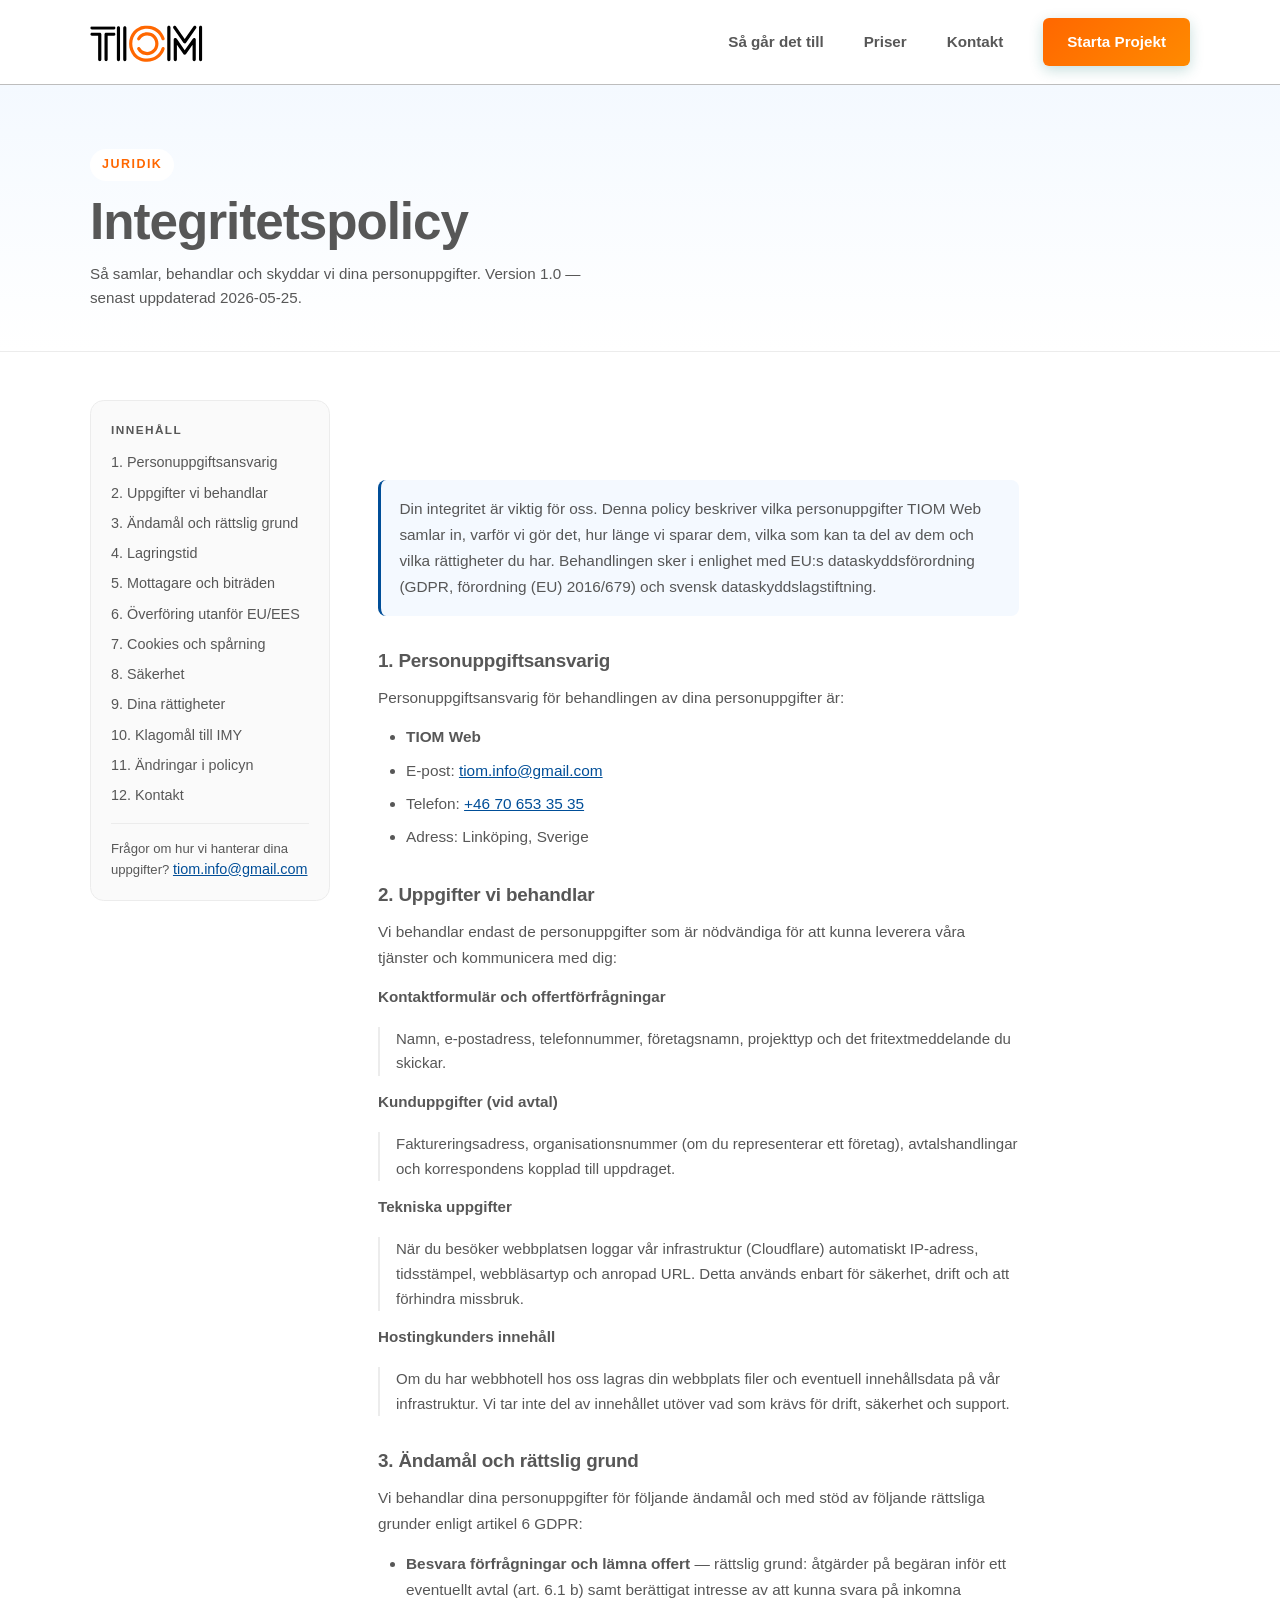
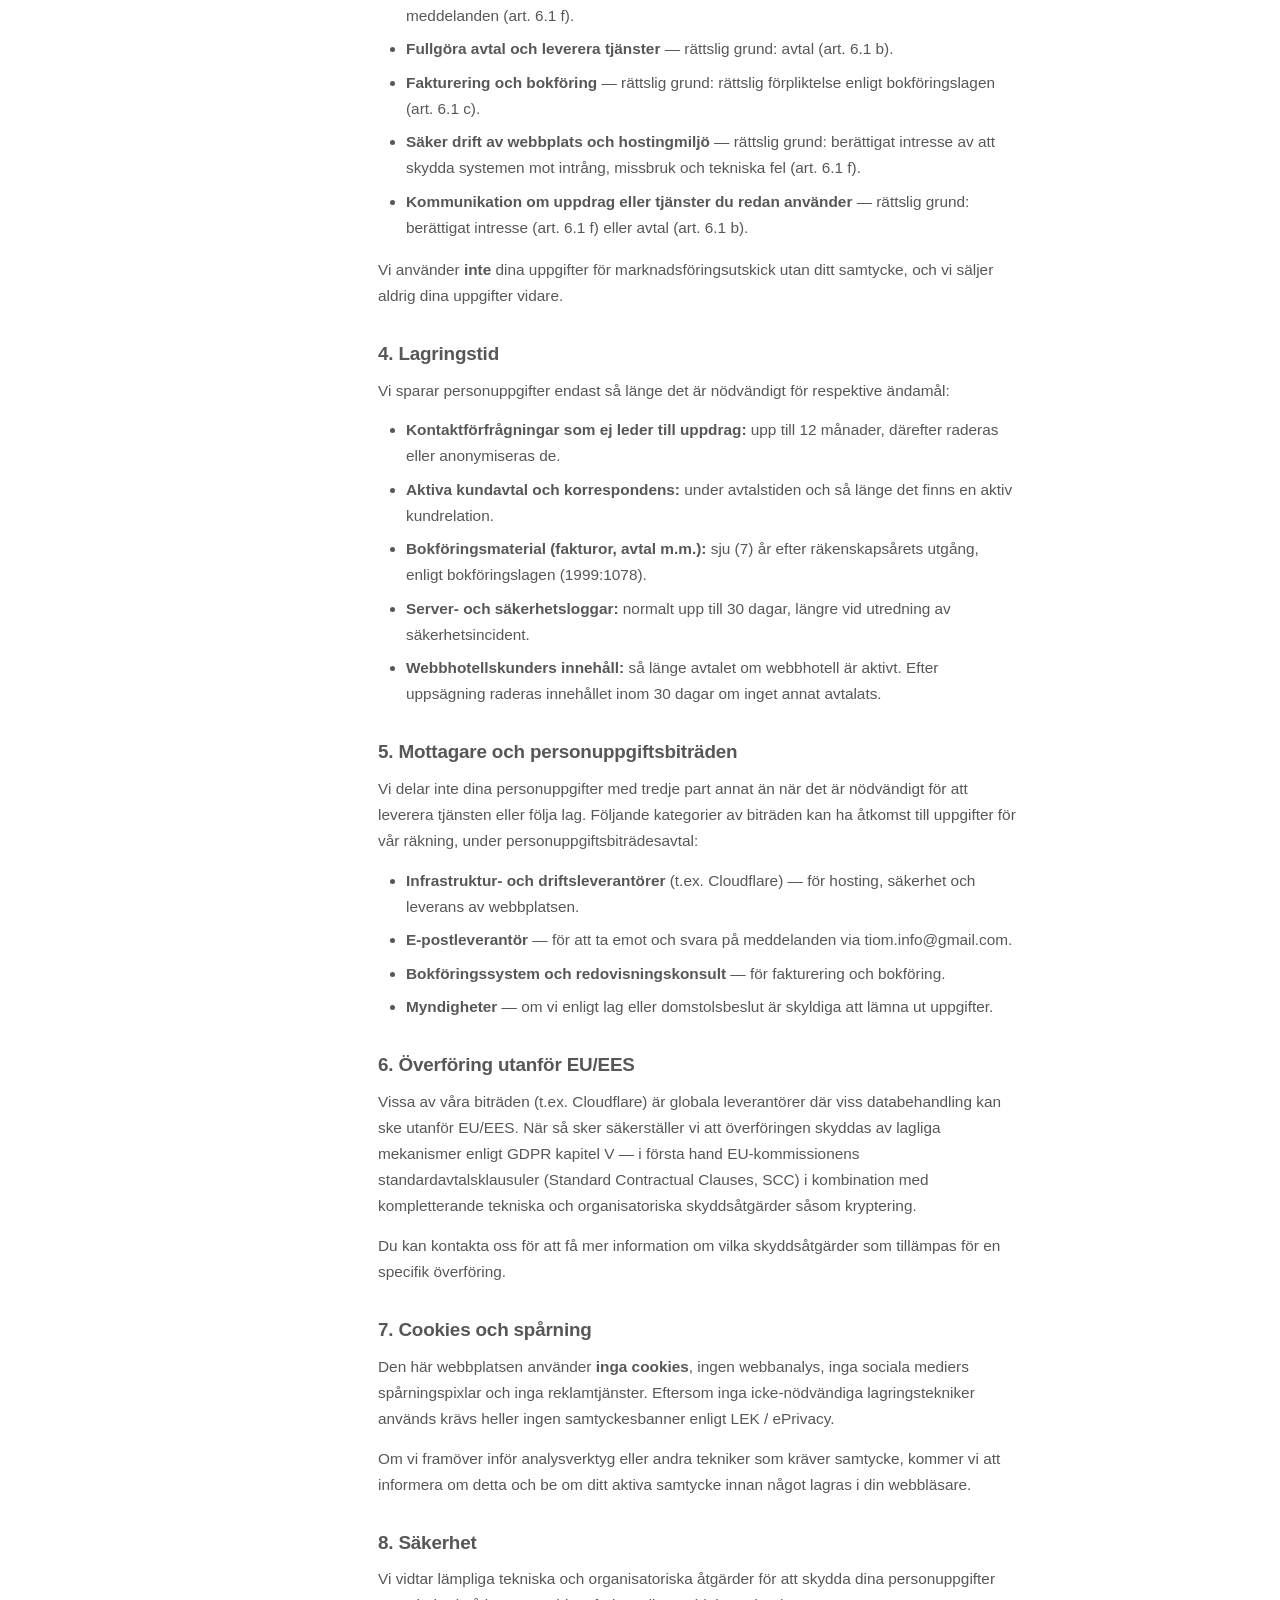
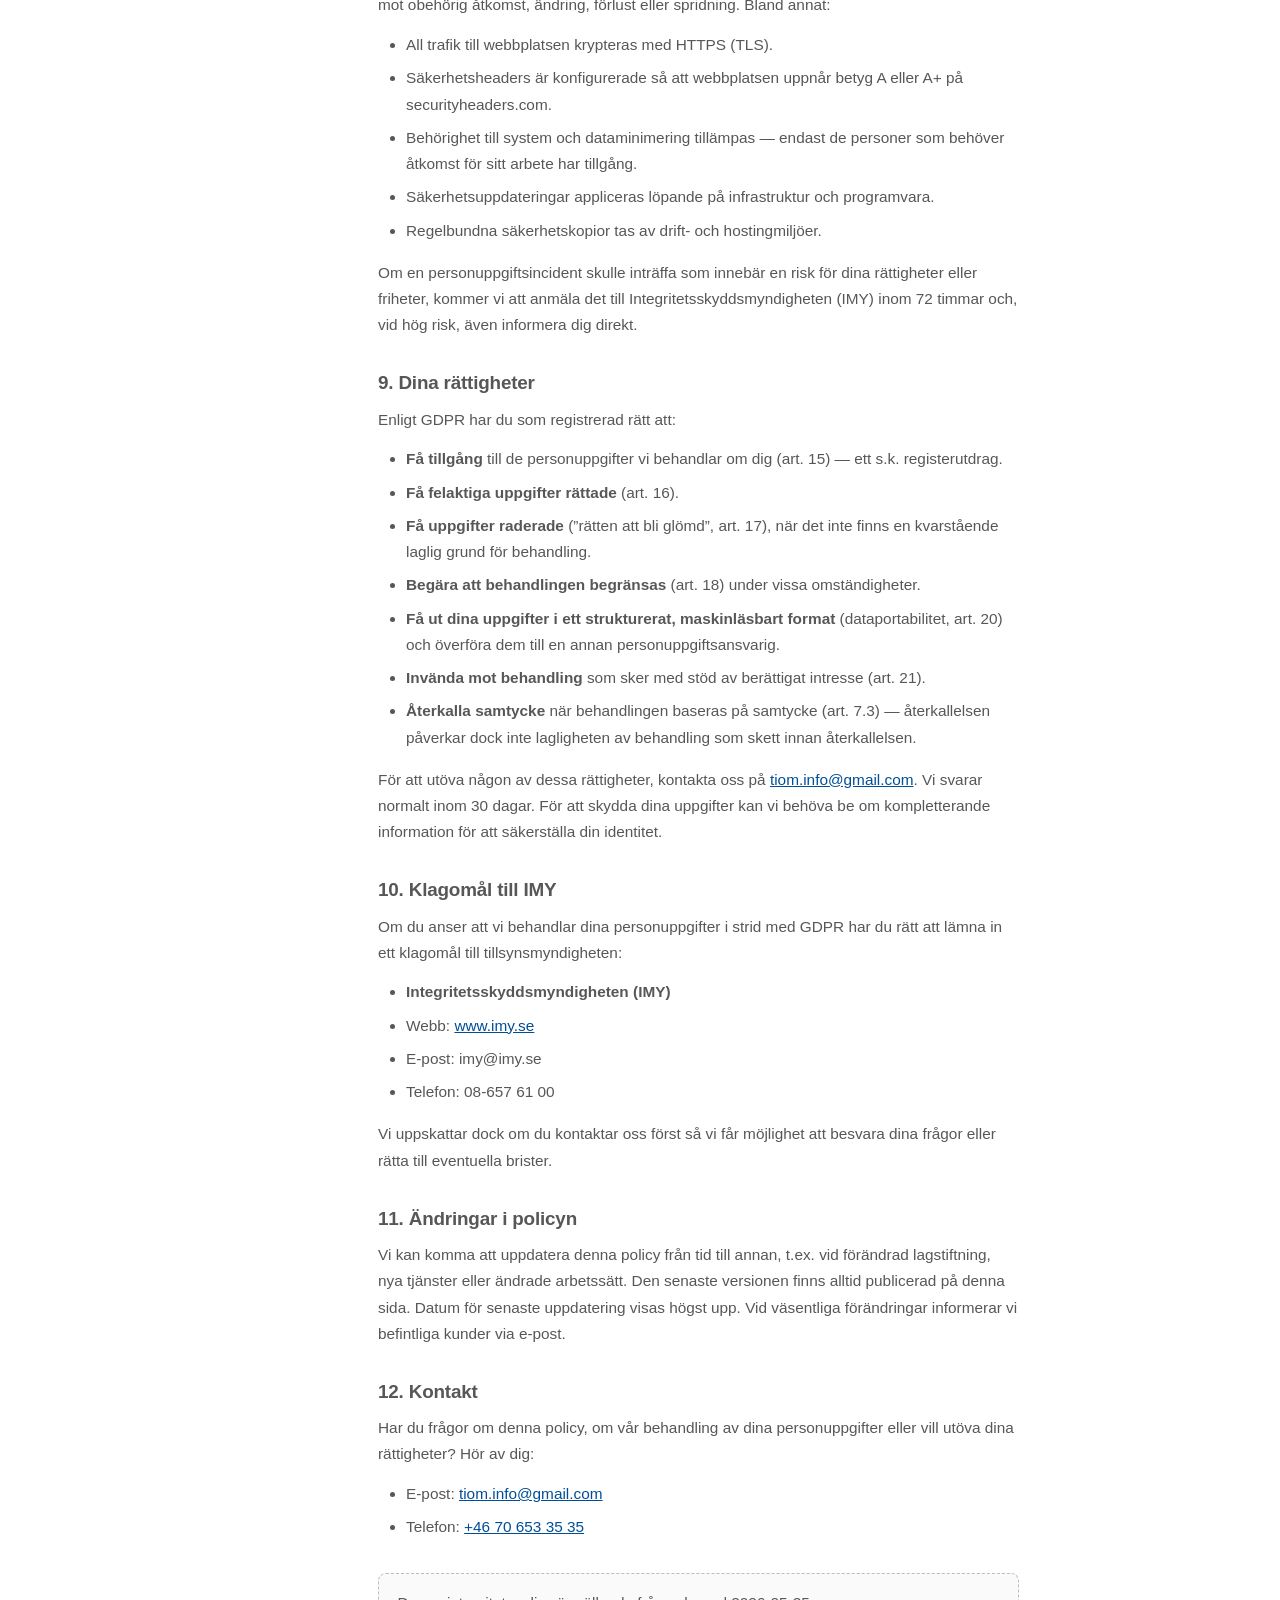
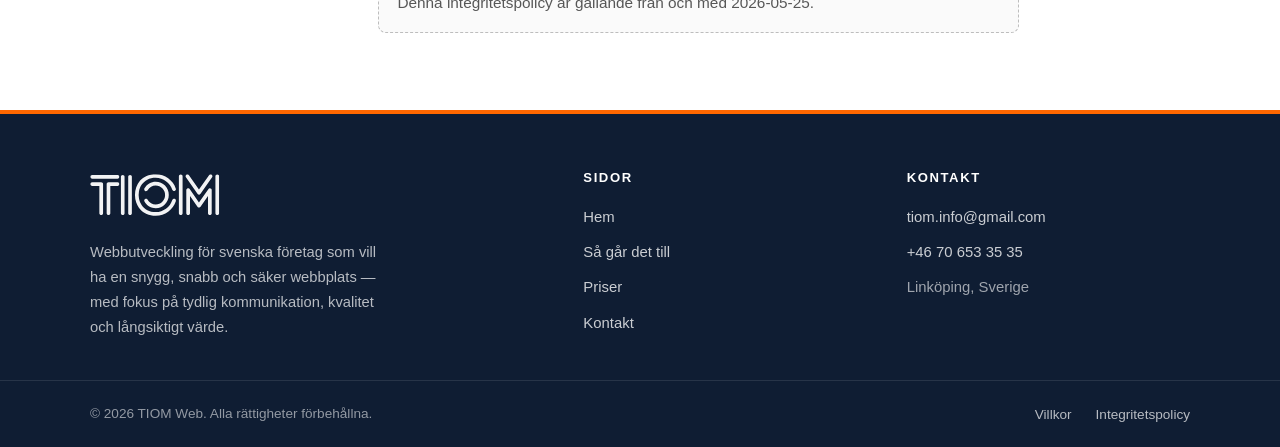
==== integritetspolicy.html @ 1329da7e "Rework pricing, footer, add legal pages, fix mobile menu - Pricing page: 850 kr/h Start tier, reposi" ====
<!DOCTYPE html>
<html lang="sv">
<head>
    <meta charset="UTF-8" />
    <meta name="viewport" content="width=device-width, initial-scale=1.0" />
    <meta http-equiv="X-UA-Compatible" content="ie=edge" />
    <meta http-equiv="Content-Security-Policy" content="default-src 'self'; script-src 'self' 'unsafe-inline'; style-src 'self' 'unsafe-inline'; img-src 'self' data: https:; font-src 'self' data:; connect-src 'self'; frame-ancestors 'none'; base-uri 'self'; form-action 'self';" />
    <meta name="referrer" content="strict-origin-when-cross-origin" />
    <meta name="format-detection" content="telephone=no" />
    <title>Integritetspolicy | TIOM Web</title>
    <meta name="description" content="TIOM Webs integritetspolicy — så samlar, behandlar och skyddar vi dina personuppgifter enligt GDPR." />
    <meta name="theme-color" content="#0f1d33" />
    <link rel="canonical" href="https://web.tiom.nu/integritetspolicy.html" />
    <meta name="robots" content="index, follow" />
    <meta property="og:locale" content="sv_SE" />
    <meta property="og:type" content="website" />
    <meta property="og:site_name" content="TIOM Web" />
    <meta property="og:title" content="Integritetspolicy | TIOM Web" />
    <meta property="og:description" content="TIOM Webs integritetspolicy enligt GDPR." />
    <meta property="og:url" content="https://web.tiom.nu/integritetspolicy.html" />
    <link rel="icon" type="image/png" href="media/images/TIOM Favicon 64x64.png" />
    <link rel="stylesheet" href="css/style.min.css" />
</head>
<body>
    <a class="skip-link" href="#main-content">Hoppa till huvudinnehållet</a>
    <nav class="navbar">
        <div class="nav-container">
            <a class="nav-logo" href="index.html"><img src="media/images/TIOM Black.svg" alt="TIOM Web - Hem" loading="lazy" decoding="async"></a>
            <button class="nav-toggle" type="button" aria-expanded="false" aria-controls="primary-nav" aria-label="Öppna meny">
                <span></span>
                <span></span>
                <span></span>
            </button>
            <div class="nav-links" id="primary-nav">
                <a href="/process.html" class="nav-link">Så går det till</a>
                <a href="/pricing.html" class="nav-link">Priser</a>
                <a href="index.html#contact" class="nav-link">Kontakt</a>
                <a href="index.html#contact" class="nav-cta">Starta Projekt</a>
            </div>
        </div>
    </nav>

    <main id="main-content" role="main" tabindex="-1">

    <section class="legal-hero">
        <div class="container">
            <p class="hero-eyebrow">Juridik</p>
            <h1 class="hero-title">Integritetspolicy</h1>
            <p class="legal-hero-meta">Så samlar, behandlar och skyddar vi dina personuppgifter. Version 1.0 — senast uppdaterad 2026-05-25.</p>
        </div>
    </section>

    <section class="legal-section">
        <div class="container legal-container">
            <aside class="legal-toc" aria-label="Innehållsförteckning">
                <p class="legal-toc-label">Innehåll</p>
                <ul>
                    <li><a href="#ansvarig">1. Personuppgiftsansvarig</a></li>
                    <li><a href="#uppgifter">2. Uppgifter vi behandlar</a></li>
                    <li><a href="#andamal">3. Ändamål och rättslig grund</a></li>
                    <li><a href="#lagring">4. Lagringstid</a></li>
                    <li><a href="#mottagare">5. Mottagare och biträden</a></li>
                    <li><a href="#overforing">6. Överföring utanför EU/EES</a></li>
                    <li><a href="#cookies">7. Cookies och spårning</a></li>
                    <li><a href="#sakerhet">8. Säkerhet</a></li>
                    <li><a href="#rattigheter">9. Dina rättigheter</a></li>
                    <li><a href="#klagomal">10. Klagomål till IMY</a></li>
                    <li><a href="#andringar">11. Ändringar i policyn</a></li>
                    <li><a href="#kontakt">12. Kontakt</a></li>
                </ul>
                <p class="legal-toc-help">Frågor om hur vi hanterar dina uppgifter? <a href="mailto:tiom.info@gmail.com">tiom.info@gmail.com</a></p>
            </aside>

            <article class="legal-article">
                <section class="legal-block">
                    <p class="legal-intro">Din integritet är viktig för oss. Denna policy beskriver vilka personuppgifter TIOM Web samlar in, varför vi gör det, hur länge vi sparar dem, vilka som kan ta del av dem och vilka rättigheter du har. Behandlingen sker i enlighet med EU:s dataskyddsförordning (GDPR, förordning (EU) 2016/679) och svensk dataskyddslagstiftning.</p>

                    <h3 id="ansvarig">1. Personuppgiftsansvarig</h3>
                    <p>Personuppgiftsansvarig för behandlingen av dina personuppgifter är:</p>
                    <ul>
                        <li><strong>TIOM Web</strong></li>
                        <li>E-post: <a href="mailto:tiom.info@gmail.com">tiom.info@gmail.com</a></li>
                        <li>Telefon: <a href="tel:+46706533535">+46 70 653 35 35</a></li>
                        <li>Adress: Linköping, Sverige</li>
                    </ul>

                    <h3 id="uppgifter">2. Uppgifter vi behandlar</h3>
                    <p>Vi behandlar endast de personuppgifter som är nödvändiga för att kunna leverera våra tjänster och kommunicera med dig:</p>
                    <dl class="legal-defs">
                        <dt>Kontaktformulär och offertförfrågningar</dt>
                        <dd>Namn, e-postadress, telefonnummer, företagsnamn, projekttyp och det fritextmeddelande du skickar.</dd>
                        <dt>Kunduppgifter (vid avtal)</dt>
                        <dd>Faktureringsadress, organisationsnummer (om du representerar ett företag), avtalshandlingar och korrespondens kopplad till uppdraget.</dd>
                        <dt>Tekniska uppgifter</dt>
                        <dd>När du besöker webbplatsen loggar vår infrastruktur (Cloudflare) automatiskt IP-adress, tidsstämpel, webbläsartyp och anropad URL. Detta används enbart för säkerhet, drift och att förhindra missbruk.</dd>
                        <dt>Hostingkunders innehåll</dt>
                        <dd>Om du har webbhotell hos oss lagras din webbplats filer och eventuell innehållsdata på vår infrastruktur. Vi tar inte del av innehållet utöver vad som krävs för drift, säkerhet och support.</dd>
                    </dl>

                    <h3 id="andamal">3. Ändamål och rättslig grund</h3>
                    <p>Vi behandlar dina personuppgifter för följande ändamål och med stöd av följande rättsliga grunder enligt artikel 6 GDPR:</p>
                    <ul>
                        <li><strong>Besvara förfrågningar och lämna offert</strong> — rättslig grund: åtgärder på begäran inför ett eventuellt avtal (art. 6.1 b) samt berättigat intresse av att kunna svara på inkomna meddelanden (art. 6.1 f).</li>
                        <li><strong>Fullgöra avtal och leverera tjänster</strong> — rättslig grund: avtal (art. 6.1 b).</li>
                        <li><strong>Fakturering och bokföring</strong> — rättslig grund: rättslig förpliktelse enligt bokföringslagen (art. 6.1 c).</li>
                        <li><strong>Säker drift av webbplats och hostingmiljö</strong> — rättslig grund: berättigat intresse av att skydda systemen mot intrång, missbruk och tekniska fel (art. 6.1 f).</li>
                        <li><strong>Kommunikation om uppdrag eller tjänster du redan använder</strong> — rättslig grund: berättigat intresse (art. 6.1 f) eller avtal (art. 6.1 b).</li>
                    </ul>
                    <p>Vi använder <strong>inte</strong> dina uppgifter för marknadsföringsutskick utan ditt samtycke, och vi säljer aldrig dina uppgifter vidare.</p>

                    <h3 id="lagring">4. Lagringstid</h3>
                    <p>Vi sparar personuppgifter endast så länge det är nödvändigt för respektive ändamål:</p>
                    <ul>
                        <li><strong>Kontaktförfrågningar som ej leder till uppdrag:</strong> upp till 12 månader, därefter raderas eller anonymiseras de.</li>
                        <li><strong>Aktiva kundavtal och korrespondens:</strong> under avtalstiden och så länge det finns en aktiv kundrelation.</li>
                        <li><strong>Bokföringsmaterial (fakturor, avtal m.m.):</strong> sju (7) år efter räkenskapsårets utgång, enligt bokföringslagen (1999:1078).</li>
                        <li><strong>Server- och säkerhetsloggar:</strong> normalt upp till 30 dagar, längre vid utredning av säkerhetsincident.</li>
                        <li><strong>Webbhotellskunders innehåll:</strong> så länge avtalet om webbhotell är aktivt. Efter uppsägning raderas innehållet inom 30 dagar om inget annat avtalats.</li>
                    </ul>

                    <h3 id="mottagare">5. Mottagare och personuppgiftsbiträden</h3>
                    <p>Vi delar inte dina personuppgifter med tredje part annat än när det är nödvändigt för att leverera tjänsten eller följa lag. Följande kategorier av biträden kan ha åtkomst till uppgifter för vår räkning, under personuppgiftsbiträdesavtal:</p>
                    <ul>
                        <li><strong>Infrastruktur- och driftsleverantörer</strong> (t.ex. Cloudflare) — för hosting, säkerhet och leverans av webbplatsen.</li>
                        <li><strong>E-postleverantör</strong> — för att ta emot och svara på meddelanden via tiom.info@gmail.com.</li>
                        <li><strong>Bokföringssystem och redovisningskonsult</strong> — för fakturering och bokföring.</li>
                        <li><strong>Myndigheter</strong> — om vi enligt lag eller domstolsbeslut är skyldiga att lämna ut uppgifter.</li>
                    </ul>

                    <h3 id="overforing">6. Överföring utanför EU/EES</h3>
                    <p>Vissa av våra biträden (t.ex. Cloudflare) är globala leverantörer där viss databehandling kan ske utanför EU/EES. När så sker säkerställer vi att överföringen skyddas av lagliga mekanismer enligt GDPR kapitel V — i första hand EU-kommissionens standardavtalsklausuler (Standard Contractual Clauses, SCC) i kombination med kompletterande tekniska och organisatoriska skyddsåtgärder såsom kryptering.</p>
                    <p>Du kan kontakta oss för att få mer information om vilka skyddsåtgärder som tillämpas för en specifik överföring.</p>

                    <h3 id="cookies">7. Cookies och spårning</h3>
                    <p>Den här webbplatsen använder <strong>inga cookies</strong>, ingen webbanalys, inga sociala mediers spårningspixlar och inga reklamtjänster. Eftersom inga icke-nödvändiga lagringstekniker används krävs heller ingen samtyckesbanner enligt LEK / ePrivacy.</p>
                    <p>Om vi framöver inför analysverktyg eller andra tekniker som kräver samtycke, kommer vi att informera om detta och be om ditt aktiva samtycke innan något lagras i din webbläsare.</p>

                    <h3 id="sakerhet">8. Säkerhet</h3>
                    <p>Vi vidtar lämpliga tekniska och organisatoriska åtgärder för att skydda dina personuppgifter mot obehörig åtkomst, ändring, förlust eller spridning. Bland annat:</p>
                    <ul>
                        <li>All trafik till webbplatsen krypteras med HTTPS (TLS).</li>
                        <li>Säkerhetsheaders är konfigurerade så att webbplatsen uppnår betyg A eller A+ på securityheaders.com.</li>
                        <li>Behörighet till system och dataminimering tillämpas — endast de personer som behöver åtkomst för sitt arbete har tillgång.</li>
                        <li>Säkerhetsuppdateringar appliceras löpande på infrastruktur och programvara.</li>
                        <li>Regelbundna säkerhetskopior tas av drift- och hostingmiljöer.</li>
                    </ul>
                    <p>Om en personuppgiftsincident skulle inträffa som innebär en risk för dina rättigheter eller friheter, kommer vi att anmäla det till Integritetsskyddsmyndigheten (IMY) inom 72 timmar och, vid hög risk, även informera dig direkt.</p>

                    <h3 id="rattigheter">9. Dina rättigheter</h3>
                    <p>Enligt GDPR har du som registrerad rätt att:</p>
                    <ul>
                        <li><strong>Få tillgång</strong> till de personuppgifter vi behandlar om dig (art. 15) — ett s.k. registerutdrag.</li>
                        <li><strong>Få felaktiga uppgifter rättade</strong> (art. 16).</li>
                        <li><strong>Få uppgifter raderade</strong> (”rätten att bli glömd”, art. 17), när det inte finns en kvarstående laglig grund för behandling.</li>
                        <li><strong>Begära att behandlingen begränsas</strong> (art. 18) under vissa omständigheter.</li>
                        <li><strong>Få ut dina uppgifter i ett strukturerat, maskinläsbart format</strong> (dataportabilitet, art. 20) och överföra dem till en annan personuppgiftsansvarig.</li>
                        <li><strong>Invända mot behandling</strong> som sker med stöd av berättigat intresse (art. 21).</li>
                        <li><strong>Återkalla samtycke</strong> när behandlingen baseras på samtycke (art. 7.3) — återkallelsen påverkar dock inte lagligheten av behandling som skett innan återkallelsen.</li>
                    </ul>
                    <p>För att utöva någon av dessa rättigheter, kontakta oss på <a href="mailto:tiom.info@gmail.com">tiom.info@gmail.com</a>. Vi svarar normalt inom 30 dagar. För att skydda dina uppgifter kan vi behöva be om kompletterande information för att säkerställa din identitet.</p>

                    <h3 id="klagomal">10. Klagomål till IMY</h3>
                    <p>Om du anser att vi behandlar dina personuppgifter i strid med GDPR har du rätt att lämna in ett klagomål till tillsynsmyndigheten:</p>
                    <ul>
                        <li><strong>Integritetsskyddsmyndigheten (IMY)</strong></li>
                        <li>Webb: <a href="https://www.imy.se" target="_blank" rel="noopener">www.imy.se</a></li>
                        <li>E-post: imy@imy.se</li>
                        <li>Telefon: 08-657 61 00</li>
                    </ul>
                    <p>Vi uppskattar dock om du kontaktar oss först så vi får möjlighet att besvara dina frågor eller rätta till eventuella brister.</p>

                    <h3 id="andringar">11. Ändringar i policyn</h3>
                    <p>Vi kan komma att uppdatera denna policy från tid till annan, t.ex. vid förändrad lagstiftning, nya tjänster eller ändrade arbetssätt. Den senaste versionen finns alltid publicerad på denna sida. Datum för senaste uppdatering visas högst upp. Vid väsentliga förändringar informerar vi befintliga kunder via e-post.</p>

                    <h3 id="kontakt">12. Kontakt</h3>
                    <p>Har du frågor om denna policy, om vår behandling av dina personuppgifter eller vill utöva dina rättigheter? Hör av dig:</p>
                    <ul>
                        <li>E-post: <a href="mailto:tiom.info@gmail.com">tiom.info@gmail.com</a></li>
                        <li>Telefon: <a href="tel:+46706533535">+46 70 653 35 35</a></li>
                    </ul>

                    <p class="legal-acceptance">Denna integritetspolicy är gällande från och med 2026-05-25.</p>
                </section>
            </article>
        </div>
    </section>

    </main>

    <footer class="footer">
        <div class="container footer-grid">
            <div class="footer-brand">
                <a href="index.html" class="footer-logo" aria-label="TIOM Web - Hem">
                    <img src="media/images/TIOM Black.svg" alt="TIOM Web" loading="lazy" decoding="async">
                </a>
                <p class="footer-tagline">Webbutveckling för svenska företag som vill ha en snygg, snabb och säker webbplats — med fokus på tydlig kommunikation, kvalitet och långsiktigt värde.</p>
            </div>
            <nav class="footer-col" aria-label="Sidlänkar">
                <h2 class="footer-heading">Sidor</h2>
                <ul class="footer-list">
                    <li><a href="index.html">Hem</a></li>
                    <li><a href="process.html">Så går det till</a></li>
                    <li><a href="pricing.html">Priser</a></li>
                    <li><a href="index.html#contact">Kontakt</a></li>
                </ul>
            </nav>
            <div class="footer-col">
                <h2 class="footer-heading">Kontakt</h2>
                <ul class="footer-list footer-contact">
                    <li><a href="mailto:tiom.info@gmail.com">tiom.info@gmail.com</a></li>
                    <li><a href="tel:+46706533535">+46 70 653 35 35</a></li>
                    <li><span>Linköping, Sverige</span></li>
                </ul>
            </div>
        </div>
        <div class="footer-bottom">
            <div class="container footer-bottom-inner">
                <p>&copy; 2026 TIOM Web. Alla rättigheter förbehållna.</p>
                <ul class="footer-legal">
                    <li><a href="villkor.html">Villkor</a></li>
                    <li><a href="integritetspolicy.html">Integritetspolicy</a></li>
                </ul>
            </div>
        </div>
    </footer>

    <script src="js/script.js"></script>
</body>
</html>
---- css/style.min.css ----
.btn-secondary{background:linear-gradient(135deg,#ff6700 0%,#ff8a00 100%)!important;color:#fff!important;font-weight:700;border:none;box-shadow:0 4px 14px rgba(255,103,0,0.18)!important;}
.btn-secondary:hover,.btn-secondary:focus{background:linear-gradient(135deg,#e85d00 0%,#ff6700 100%)!important;color:#fff!important;text-decoration:none;transform:translateY(-2px);box-shadow:0 8px 22px rgba(255,103,0,0.28)!important;}
.btn-secondary{background:linear-gradient(135deg,#ff6700 0%,#ff8a00 100%);color:#fff;font-weight:700;border:none;box-shadow:0 4px 14px rgba(255,103,0,0.18)}.btn-secondary:hover,.btn-secondary:focus{background:linear-gradient(135deg,#e85d00 0%,#ff6700 100%);color:#fff;text-decoration:none;transform:translateY(-2px);box-shadow:0 8px 22px rgba(255,103,0,0.28)}:root{--color-primary:#004e98;--color-primary-dark:#3a6ea5;--color-accent:#ff6700;--color-text-dark:#575757;--color-text-light:#575757;--color-white:#ffffff;--color-bg:#ffffff;--color-bg-soft:#ffffff;--color-border:#bdbdbd;--font-family:Inter,-apple-system,BlinkMacSystemFont,'Segoe UI',Roboto,sans-serif}*{margin:0;padding:0;box-sizing:border-box}html{scroll-behavior:smooth}body{font-family:var(--font-family);font-size:16px;line-height:1.6;color:var(--color-text-dark);background:var(--color-bg-soft)}h1,h2,h3,h4,h5,h6{font-weight:700;line-height:1.2;letter-spacing:-0.01em}h1{font-size:clamp(2rem,4vw,3.5rem);margin-bottom:1.25rem}h2{font-size:clamp(1.75rem,3vw,2.25rem)}p{color:var(--color-text-light)}a{color:var(--color-primary);text-decoration:none;transition:all 0.2s ease}a:hover{text-decoration:underline}.skip-link{position:absolute;top:0.75rem;left:0.75rem;z-index:2000;padding:0.75rem 1rem;background:#ffffff;color:#004e98;border:2px solid #004e98;border-radius:0.5rem;font-weight:700;transform:translateY(-180%);transition:transform 0.2s ease}.skip-link:focus,.skip-link:focus-visible{transform:translateY(0);outline:none}.visually-hidden{position:absolute;width:1px;height:1px;padding:0;margin:-1px;overflow:hidden;clip:rect(0,0,0,0);white-space:nowrap;border:0}.link-inline{color:var(--color-primary);font-weight:700;display:inline;position:relative;padding-bottom:2px}.link-inline::after{content:'';position:absolute;bottom:0;left:0;width:0;height:2px;background:var(--color-primary);transition:width 0.3s ease}.link-inline:hover::after{width:100%}.link-bold{font-weight:800;color:var(--color-primary)}.link-bold:hover{color:var(--color-primary-dark)}.container{width:min(1100px,90%);margin:0 auto}section{padding:5rem 0}.section-heading{font-size:2.25rem;margin-bottom:0.75rem;color:var(--color-text-dark);position:relative;display:inline-block}.section-heading::after{content:none}.section-lead{font-size:1.1rem;color:var(--color-text-light);margin-bottom:3rem}.navbar{position:sticky;top:0;z-index:1000;background:rgba(255,255,255,0.9);backdrop-filter:blur(8px);border-bottom:1px solid var(--color-border);padding:1.1rem 0;transition:padding 0.28s ease,box-shadow 0.28s ease,background-color 0.28s ease}.nav-container{width:min(1100px,90%);margin:0 auto;display:flex;justify-content:space-between;align-items:center;gap:1rem}.nav-logo{display:flex;align-items:center;height:2.5rem;transition:height 0.28s ease}.nav-logo img{height:100%;width:auto;max-width:150px;object-fit:contain}.nav-links{display:flex;gap:2.5rem;align-items:center;transition:gap 0.28s ease}.nav-toggle{display:none;flex-direction:column;justify-content:center;gap:0.28rem;width:2.75rem;height:2.75rem;border:1px solid var(--color-border);border-radius:0.65rem;background:var(--color-white);cursor:pointer;padding:0.55rem;box-shadow:0 4px 14px rgba(17,36,74,0.08)}.nav-toggle span{display:block;width:100%;height:2px;border-radius:999px;background:var(--color-primary);transition:transform 0.2s ease,opacity 0.2s ease}.nav-link{font-size:0.95rem;font-weight:600;color:var(--color-text-dark);transition:color 0.2s ease,font-size 0.28s ease}.nav-link:hover{color:var(--color-primary)}.nav-link.is-active{color:var(--color-primary);font-weight:700}.nav-cta{background:linear-gradient(135deg,#ff6700 0%,#ff8a00 100%);color:var(--color-white);padding:0.75rem 1.5rem;border-radius:0.375rem;font-weight:700;font-size:0.95rem;box-shadow:0 4px 14px rgba(15,118,110,0.24);transition:all 0.3s cubic-bezier(0.34,1.56,0.64,1)}.navbar.is-compact{padding:0.58rem 0;background:rgba(255,255,255,0.95);box-shadow:0 8px 24px rgba(0,78,152,0.1)}.navbar.is-compact .nav-logo{height:2rem}.navbar.is-compact .nav-logo img{height:100%}.navbar.is-compact .nav-links{gap:1.6rem}.navbar.is-compact .nav-link{font-size:0.9rem}.navbar.is-compact .nav-cta{padding:0.62rem 1.2rem;font-size:0.88rem}.nav-cta:hover{background:linear-gradient(135deg,#e85d00 0%,#ff6700 100%);transform:translateY(-2px);box-shadow:0 8px 22px rgba(15,118,110,0.35);color:var(--color-white)}@media (max-width:768px){.nav-toggle{display:inline-flex}.nav-links{display:none;position:absolute;top:100%;left:0;right:0;flex-direction:column;align-items:stretch;gap:0;margin:0;padding:0.85rem 1.25rem 1.1rem;background:#ffffff;border-top:1px solid var(--color-border);border-bottom:1px solid var(--color-border);box-shadow:0 18px 36px rgba(11,18,32,0.14);z-index:1500;transform-origin:top center}.navbar.menu-open .nav-links{display:flex;animation:navDropdown 0.22s ease}@keyframes navDropdown{from{opacity:0;transform:translateY(-8px)}to{opacity:1;transform:translateY(0)}}.nav-link,.nav-cta{width:100%;text-align:left}.nav-link{padding:0.85rem 0.4rem;font-size:1rem;border-bottom:1px solid #ececec;color:var(--color-text-dark)}.nav-link:last-of-type{border-bottom:none}.nav-cta{display:block;margin-top:0.85rem;padding:0.95rem 1.25rem;text-align:center}}.btn{display:inline-block;padding:1rem 2rem;border-radius:0.375rem;font-weight:700;font-size:1rem;text-align:center;border:none;cursor:pointer;transition:all 0.3s cubic-bezier(0.34,1.56,0.64,1);text-decoration:none;box-shadow:0 4px 14px rgba(29,78,216,0.18)}.btn-primary{background:linear-gradient(135deg,#004e98 0%,#3a6ea5 100%);color:var(--color-white)}.btn-primary:hover{background:linear-gradient(135deg,#3a6ea5 0%,#3a6ea5 100%);box-shadow:0 10px 26px rgba(29,78,216,0.3);transform:translateY(-2px);text-decoration:none}.btn-block{width:100%;display:block}.hero{padding:6rem 0;text-align:center;background:radial-gradient(circle at 15% 20%,rgba(29,78,216,0.1) 0%,transparent 42%),radial-gradient(circle at 80% 14%,rgba(15,118,110,0.08) 0%,transparent 45%),linear-gradient(180deg,#ffffff 0%,#ffffff 100%);position:relative;overflow:hidden;isolation:isolate}.hero::before{content:'';position:absolute;inset:0;background-image:radial-gradient(rgba(29,78,216,0.13) 0.7px,transparent 0.7px),radial-gradient(rgba(15,118,110,0.08) 0.7px,transparent 0.7px);background-size:28px 28px,34px 34px;background-position:0 0,14px 18px;mask-image:radial-gradient(circle at 50% 34%,black 0%,transparent 80%);opacity:0.2;pointer-events:none;z-index:-2}.hero-bubbles{position:absolute;inset:0;pointer-events:none;z-index:-1;will-change:transform,opacity;transform:translate3d(0,0,0);transition:transform 0.18s linear,opacity 0.18s linear}.bubble-zone{position:relative;overflow:hidden;isolation:isolate}.bubble-zone>.container{position:relative;z-index:1}.bubble-zone .hero-bubbles{z-index:0}.bubble-zone .hero-bubble{opacity:0.24}.bubble-zone .hero-bubble-1{width:92px;height:92px;left:7%;top:14%}.bubble-zone .hero-bubble-2{width:62px;height:62px;left:24%;top:9%}.bubble-zone .hero-bubble-3{width:88px;height:88px;right:9%;top:16%}.bubble-zone .hero-bubble-4{width:58px;height:58px;right:21%;top:44%;bottom:auto}.bubble-zone .hero-bubble-5{display:none}.bubble-zone .hero-bubble-6{width:60px;height:60px;right:6%;top:58%;bottom:auto}.hero-bubble{position:absolute;border-radius:999px;opacity:0.34;filter:blur(0.2px);box-shadow:inset -9px -10px 14px rgba(255,255,255,0.35),0 8px 24px rgba(0,78,152,0.14)}.hero-bubble-1{width:160px;height:160px;left:5%;top:24%;background:radial-gradient(circle at 30% 30%,#ffffff 0%,#bdbdbd 42%,#3a6ea5 70%,#004e98 100%);animation:heroBubbleFloatA 18s ease-in-out infinite;animation-delay:-2s}.hero-bubble-2{width:92px;height:92px;left:24%;top:11%;background:radial-gradient(circle at 30% 30%,#ffffff 0%,#ff6700 48%,#3a6ea5 100%);animation:heroBubbleFloatB 13s ease-in-out infinite alternate;animation-delay:-6s}.hero-bubble-3{width:125px;height:125px;right:12%;top:18%;background:radial-gradient(circle at 30% 30%,#ffffff 0%,#bdbdbd 38%,#004e98 72%,#3a6ea5 100%);animation:heroBubbleFloatC 16s ease-in-out infinite;animation-delay:-4s}.hero-bubble-4{width:70px;height:70px;right:25%;bottom:11%;background:radial-gradient(circle at 30% 30%,#ffffff 0%,#ff6700 40%,#bdbdbd 68%,#3a6ea5 100%);animation:heroBubbleFloatD 15s ease-in-out infinite;animation-delay:-9s}.hero-bubble-5{width:116px;height:116px;left:14%;top:62%;background:radial-gradient(circle at 30% 30%,#ffffff 0%,#ff6700 34%,#3a6ea5 72%,#004e98 100%);animation:heroBubbleFloatC 17s ease-in-out infinite;animation-delay:-7s}.hero-bubble-6{width:84px;height:84px;right:6%;bottom:22%;background:radial-gradient(circle at 30% 30%,#ffffff 0%,#bdbdbd 30%,#ff6700 62%,#3a6ea5 100%);animation:heroBubbleFloatB 14s ease-in-out infinite;animation-delay:-11s}@keyframes heroBubbleFloatA{0%{transform:translate3d(0,0,0) scale(1)}33%{transform:translate3d(20px,-14px,0) scale(1.05)}66%{transform:translate3d(-10px,10px,0) scale(0.97)}100%{transform:translate3d(0,0,0) scale(1)}}@keyframes heroBubbleFloatB{0%{transform:translate3d(0,0,0) scale(1)}25%{transform:translate3d(-12px,8px,0) scale(1.04)}75%{transform:translate3d(14px,-12px,0) scale(0.96)}100%{transform:translate3d(-4px,6px,0) scale(1.02)}}@keyframes heroBubbleFloatC{0%{transform:translate3d(0,0,0) scale(1)}40%{transform:translate3d(-18px,-10px,0) scale(1.04)}70%{transform:translate3d(9px,14px,0) scale(0.98)}100%{transform:translate3d(0,0,0) scale(1)}}@keyframes heroBubbleFloatD{0%{transform:translate3d(0,0,0) scale(1)}35%{transform:translate3d(8px,-16px,0) scale(1.06)}65%{transform:translate3d(-12px,10px,0) scale(0.95)}100%{transform:translate3d(0,0,0) scale(1)}}@media (prefers-reduced-motion:reduce){.hero-bubble{animation:none}}.hero-eyebrow{display:inline-block;margin-bottom:1rem;background:#ffffff;color:#3a6ea5;font-weight:700;font-size:0.78rem;text-transform:uppercase;letter-spacing:0.08em;padding:0.4rem 0.75rem;border-radius:999px}.hero-content{width:min(900px,90%);margin:0 auto;position:relative;z-index:1}.hero-title{color:var(--color-text-dark);margin-bottom:1rem;font-weight:800;letter-spacing:-0.02em}.hero-subtitle{font-size:1.25rem;color:var(--color-text-light);margin-bottom:2rem;line-height:1.8}.hero-cta-text{margin-top:1.5rem;font-size:0.95rem;color:var(--color-text-light)}.hero-trust{margin-top:1.55rem;display:flex;justify-content:center;flex-wrap:wrap;gap:0.7rem}.hero-trust-item{display:inline-flex;align-items:center;gap:0.48rem;background:#ffffff;border:1px solid #bdbdbd;color:#004e98;font-size:0.81rem;font-weight:600;letter-spacing:0.01em;padding:0.44rem 0.74rem;border-radius:999px}.hero-trust-icon{color:#004e98;font-size:0.62rem;line-height:1}.stats-section{padding:2.4rem 0;background:#ffffff;border-top:1px solid var(--color-border);border-bottom:1px solid var(--color-border)}.stats-grid{display:grid;grid-template-columns:repeat(4,minmax(0,1fr));gap:0.9rem}.stat-item{padding:1.1rem 1rem 1rem;border-radius:0.75rem;border:1px solid #bdbdbd;background:#ffffff;text-align:left;transition:all 0.25s ease;box-shadow:0 2px 8px rgba(11,18,32,0.04)}.stat-item:hover{transform:translateY(-2px);border-color:#bdbdbd;box-shadow:0 8px 20px rgba(17,36,74,0.08)}.stat-kicker{font-size:0.72rem;text-transform:uppercase;letter-spacing:0.08em;font-weight:700;color:#575757;margin-bottom:0.45rem}.stat-number{font-size:2.3rem;font-weight:800;color:var(--color-primary);margin-bottom:0.25rem;line-height:1}.stat-label{font-size:0.85rem;color:var(--color-text-light);font-weight:500;line-height:1.45}.projects-section{padding:5rem 0;background:var(--color-bg-soft)}.projects-showcase{display:grid;grid-template-columns:repeat(3,minmax(0,1fr));gap:2rem;margin-bottom:2rem}.project-item{text-align:left;transition:all 0.3s ease;padding:1rem;border-radius:0.9rem;background:var(--color-white);border:1px solid var(--color-border);box-shadow:0 2px 10px rgba(11,18,32,0.04)}.project-item-featured{grid-column:1 / -1;display:grid;grid-template-columns:1.3fr 1fr;gap:1.2rem;align-items:center;padding:1.2rem}.project-item:hover{transform:translateY(-6px);border-color:var(--color-primary);box-shadow:0 12px 30px rgba(17,36,74,0.14)}.project-media{position:relative;margin-bottom:0.85rem}.project-media-featured{margin-bottom:0}.project-video{display:block;width:100%;aspect-ratio:16 / 10;object-fit:cover;background:#ffffff;border-radius:0.5rem;border:1px solid #bdbdbd;box-shadow:0 6px 16px rgba(17,36,74,0.12);transition:all 0.3s ease}.project-item:hover .project-video{box-shadow:0 12px 26px rgba(17,36,74,0.2)}.project-content{padding:0.2rem 0.2rem 0.2rem 0.4rem}.project-tag{position:absolute;top:0.6rem;left:0.6rem;background:rgba(11,18,32,0.82);color:#ffffff;font-size:0.68rem;letter-spacing:0.04em;text-transform:uppercase;font-weight:700;padding:0.3rem 0.55rem;border-radius:999px}.project-item h3{font-size:1.05rem;margin-bottom:0.35rem;color:var(--color-text-dark)}.project-item-featured h3{font-size:1.4rem;margin-bottom:0.45rem}.project-result{color:#b54700;font-size:0.82rem;font-weight:700;text-transform:uppercase;letter-spacing:0.07em;margin-bottom:0.55rem}.project-item-featured .project-result{font-size:0.88rem}.project-meta{color:var(--color-text-light);font-size:0.92rem;line-height:1.55}.project-metrics{margin-top:0.95rem;display:flex;flex-wrap:wrap;gap:0.45rem}.project-metrics span{font-size:0.76rem;font-weight:700;letter-spacing:0.03em;text-transform:uppercase;color:#004e98;background:#ffffff;border:1px solid #bdbdbd;border-radius:999px;padding:0.35rem 0.6rem}.projects-help{margin-top:1rem;font-size:0.9rem;color:var(--color-text-light)}.projects-cta{text-align:center;color:var(--color-text-light);margin-top:2rem}.pricing-hero{padding:5rem 0 2.5rem;background:linear-gradient(180deg,#ffffff 0%,#ffffff 100%);position:relative;overflow:hidden;isolation:isolate}.pricing-hero-content{max-width:760px}.pricing-note{margin-top:0.9rem;font-size:0.88rem;color:#575757}.pricing-section{padding:3rem 0 4rem;background:var(--color-bg-soft)}.pricing-grid{display:grid;grid-template-columns:repeat(3,minmax(0,1fr));gap:1rem}.pricing-clarity{margin-top:1.2rem;padding:1.15rem 1.2rem;border:1px solid #bdbdbd;border-left:4px solid #ff6700;border-radius:0.95rem;background:#ffffff;box-shadow:0 8px 22px rgba(0,78,152,0.08);transition:transform 0.25s ease,box-shadow 0.25s ease}.pricing-clarity:hover{transform:translateY(-2px);box-shadow:0 14px 28px rgba(0,78,152,0.12)}.pricing-clarity-tags{display:flex;flex-wrap:wrap;gap:0.45rem;margin-bottom:0.55rem}.pricing-clarity-tags span{font-size:0.74rem;font-weight:700;letter-spacing:0.06em;text-transform:uppercase;color:#004e98;background:#ffffff;border:1px solid #bdbdbd;border-radius:999px;padding:0.26rem 0.52rem}.pricing-clarity h2{font-size:1.08rem;color:var(--color-text-dark);margin-bottom:0.48rem;line-height:1.35}.pricing-clarity p{font-size:0.92rem;line-height:1.62;color:var(--color-text-light)}.pricing-clarity p+p{margin-top:0.52rem}.pricing-price-unit{font-size:0.95rem;font-weight:600;color:var(--color-text-light);letter-spacing:0}.hosting-section{padding:3rem 0 3.5rem;background:var(--color-bg-soft)}.hosting-card{display:grid;grid-template-columns:1.4fr 1fr;gap:1.5rem;align-items:stretch;background:#ffffff;border:1px solid #bdbdbd;border-left:4px solid #ff6700;border-radius:1rem;padding:1.75rem;box-shadow:0 12px 32px rgba(0,78,152,0.1)}.hosting-card-main{display:flex;flex-direction:column}.hosting-card-main .btn{align-self:flex-start;margin-top:auto}.hosting-features{margin-bottom:1.25rem}.hosting-card-badge{display:flex;flex-direction:column;gap:1rem;padding:1.25rem;background:linear-gradient(160deg,#f4f9ff 0%,#ffffff 100%);border:1px solid #bdbdbd;border-radius:0.85rem;text-align:center}.security-badge{background:#ffffff;border:2px solid #004e98;border-radius:0.75rem;padding:1rem 1.25rem;box-shadow:0 6px 18px rgba(0,78,152,0.15)}.security-badge-label{font-size:0.72rem;text-transform:uppercase;letter-spacing:0.1em;font-weight:700;color:#575757;margin-bottom:0.25rem}.security-badge-grade{font-size:3.5rem;font-weight:800;line-height:1;color:#2e7d32;margin-bottom:0.3rem;letter-spacing:-0.02em}.security-badge-note{font-size:0.78rem;color:var(--color-text-light);margin:0}.hosting-badge-caption{font-size:0.88rem;line-height:1.6;color:var(--color-text-light);margin:0}.hosting-badge-caption a{color:var(--color-primary);text-decoration:underline}.template-offer-intro{text-align:center;margin-bottom:1.5rem}.template-offer-intro .pricing-tier{margin-bottom:0.6rem}.template-offer-intro .section-heading{margin-bottom:0.5rem}.compare-section{padding:3rem 0 3.5rem;background:#ffffff}.compare-table-wrap{margin-top:1.5rem;overflow-x:auto;border:1px solid #bdbdbd;border-radius:0.85rem;background:#ffffff;box-shadow:0 6px 18px rgba(0,78,152,0.06)}.compare-table{width:100%;min-width:600px;border-collapse:collapse;font-size:0.92rem}.compare-table thead th{background:#f4f9ff;color:var(--color-text-dark);font-weight:700;text-align:center;padding:1rem 0.75rem;border-bottom:2px solid #bdbdbd;font-size:0.95rem}.compare-table thead th:first-child{text-align:left;background:#ffffff}.compare-table tbody th{text-align:left;font-weight:600;color:var(--color-text-dark);padding:0.85rem 0.9rem;background:#fafafa;border-bottom:1px solid #ececec;width:32%}.compare-table tbody td{text-align:center;padding:0.85rem 0.75rem;color:var(--color-text-light);border-bottom:1px solid #ececec;vertical-align:middle}.compare-table tbody tr:last-child th,.compare-table tbody tr:last-child td{border-bottom:none}.compare-col-featured{background:rgba(255,103,0,0.06);color:var(--color-text-dark);font-weight:600}.compare-table thead th.compare-col-featured{background:#ff6700;color:#ffffff;border-bottom-color:#ff6700}.compare-check{display:inline-block;color:#ff6700;font-weight:800;font-size:1.1rem}.compare-cross{display:inline-block;color:#bdbdbd;font-weight:700;font-size:1.1rem}.template-offer-section{padding:2.3rem 0 1rem;background:#ffffff}.template-offer-grid{display:grid;grid-template-columns:1.05fr 1fr;gap:1rem;align-items:stretch}.template-offer-card{background:linear-gradient(180deg,#ffffff 0%,#ffffff 100%);border:1px solid #bdbdbd;border-radius:0.9rem;padding:1.25rem;box-shadow:0 4px 14px rgba(11,18,32,0.05)}.template-preview{border:1px solid #bdbdbd;border-radius:0.9rem;background:#ffffff;padding:1rem}.template-preview-browser{background:#ffffff;border:1px solid #bdbdbd;border-radius:0.7rem;overflow:hidden;box-shadow:0 8px 20px rgba(17,36,74,0.1)}.template-preview-topbar{height:2rem;border-bottom:1px solid #bdbdbd;background:#ffffff;display:flex;align-items:center;gap:0.35rem;padding:0 0.6rem}.template-preview-topbar span{width:0.5rem;height:0.5rem;border-radius:999px;background:#bdbdbd}.template-preview-content{padding:0.75rem}.template-preview-hero{height:7.2rem;border-radius:0.5rem;background:linear-gradient(135deg,#3a6ea5 0%,#004e98 100%);margin-bottom:0.65rem}.template-preview-cards{display:grid;grid-template-columns:repeat(3,minmax(0,1fr));gap:0.45rem}.template-preview-card{height:3.8rem;border-radius:0.4rem;background:#ffffff;border:1px solid #bdbdbd}.template-preview-caption{margin-top:0.7rem;font-size:0.83rem;color:#575757}.pricing-card{background:#ffffff;border:1px solid var(--color-border);border-radius:0.9rem;padding:1.25rem;box-shadow:0 4px 14px rgba(11,18,32,0.05);display:flex;flex-direction:column}.pricing-card .btn{margin-top:auto}.pricing-card-featured{border-color:#bdbdbd;box-shadow:0 14px 30px rgba(29,78,216,0.15);transform:translateY(-3px)}.pricing-card-template{border-color:#bdbdbd;background:linear-gradient(180deg,#ffffff 0%,#ffffff 100%)}.pricing-badge{display:inline-block;font-size:0.72rem;text-transform:uppercase;font-weight:700;letter-spacing:0.08em;color:#3a6ea5;background:#ffffff;border:1px solid #bdbdbd;padding:0.32rem 0.55rem;border-radius:999px;margin-bottom:0.55rem}.pricing-tier{font-size:0.78rem;text-transform:uppercase;letter-spacing:0.08em;color:#575757;font-weight:700;margin-bottom:0.45rem}.pricing-name{font-size:1.28rem;color:var(--color-text-dark);margin-bottom:0.45rem}.pricing-price{font-size:1.7rem;line-height:1.1;color:var(--color-primary);font-weight:800;margin-bottom:0.6rem}.pricing-desc{font-size:0.92rem;color:var(--color-text-light);margin-bottom:0.9rem}.pricing-features{list-style:none;margin-bottom:1rem}.pricing-features li{font-size:0.9rem;color:var(--color-text-light);padding:0.34rem 0 0.34rem 1.2rem;position:relative}.pricing-features li::before{content:"✓";position:absolute;left:0;color:#ff6700;font-weight:700}.addons-section{padding:4rem 0;background:#ffffff}.addons-grid{display:grid;grid-template-columns:repeat(4,minmax(0,1fr));gap:0.8rem}.addon-item{background:#ffffff;border:1px solid #bdbdbd;border-radius:0.75rem;padding:1rem;box-shadow:0 8px 20px rgba(0,78,152,0.08);transition:transform 0.2s ease,box-shadow 0.2s ease,border-color 0.2s ease}.addon-item:hover{transform:translateY(-2px);border-color:#3a6ea5;box-shadow:0 14px 28px rgba(0,78,152,0.14)}.addon-item h3{font-size:1rem;color:var(--color-text-dark);margin-bottom:0.45rem}.addon-desc{font-size:0.88rem;color:var(--color-text-light);line-height:1.45;margin-bottom:0.65rem}.addon-price{font-size:0.88rem;color:var(--color-primary);font-weight:700}.faq-section{padding:4rem 0;background:#ffffff}.faq-wrap{max-width:840px}.faq-item{background:#ffffff;border:1px solid var(--color-border);border-radius:0.7rem;margin-bottom:0.7rem;padding:0.75rem 0.9rem}.faq-item summary{cursor:pointer;font-weight:700;color:var(--color-text-dark)}.faq-item p{margin-top:0.6rem;font-size:0.92rem}.pricing-cta{padding:4rem 0;background:#ffffff;text-align:center}.flow-hero{padding:5rem 0 2.6rem;background:linear-gradient(180deg,#ffffff 0%,#ffffff 100%);position:relative;overflow:hidden;isolation:isolate}.flow-hero-content{max-width:780px}.flow-steps-section{padding:2.5rem 0 4rem;background:#ffffff}.flow-steps-grid{display:grid;gap:1rem}.flow-step-card{background:#ffffff;border:1px solid #bdbdbd;border-radius:0.95rem;padding:1.2rem;box-shadow:0 6px 18px rgba(11,18,32,0.05)}.flow-step-header{display:grid;grid-template-columns:auto 1fr;gap:0.9rem;align-items:start;margin-bottom:1rem}.flow-step-number{display:inline-flex;width:2.35rem;height:2.35rem;border-radius:0.6rem;align-items:center;justify-content:center;background:#ffffff;color:#3a6ea5;font-weight:800;font-size:0.95rem;letter-spacing:0.03em}.flow-step-header h2{font-size:1.22rem;margin-bottom:0.25rem;color:var(--color-text-dark)}.flow-step-header p{font-size:0.92rem;color:var(--color-text-light)}.flow-step-columns{display:grid;grid-template-columns:repeat(2,minmax(0,1fr));gap:0.8rem}.flow-col{border:1px solid #bdbdbd;background:#ffffff;border-radius:0.75rem;padding:0.8rem}.flow-col-client{border-color:#bdbdbd;background:#ffffff}.flow-col h3{font-size:0.84rem;text-transform:uppercase;letter-spacing:0.08em;margin-bottom:0.55rem;color:#3a6ea5}.flow-col-client h3{color:#ff6700}.flow-col ul{list-style:none}.flow-col li{position:relative;padding:0.33rem 0 0.33rem 1.1rem;font-size:0.9rem;color:var(--color-text-light);line-height:1.45}.flow-col li::before{content:"•";position:absolute;left:0;top:0.34rem;color:#004e98;font-weight:800}.flow-col-client li::before{color:#ff6700}.flow-summary-section{padding:0 0 4rem;background:#ffffff}.flow-summary-grid{display:grid;grid-template-columns:repeat(3,minmax(0,1fr));gap:0.8rem}.flow-summary-card{border:1px solid #bdbdbd;border-radius:0.75rem;background:#ffffff;padding:1rem}.flow-summary-card h2{font-size:1rem;color:var(--color-text-dark);margin-bottom:0.35rem}.flow-summary-card p{font-size:0.9rem;color:var(--color-text-light)}.process-section{padding:5rem 0;background:#ffffff;position:relative}.process-section::before{content:'';position:absolute;top:0;left:0;right:0;height:1px;background:linear-gradient(90deg,transparent,var(--color-border),transparent)}.process-items{display:grid;grid-template-columns:repeat(2,minmax(0,1fr));gap:1rem}.process-header{max-width:760px;margin-bottom:1.4rem}.process-item{padding:1.25rem 1.2rem;text-align:left;background:var(--color-white);border-radius:0.95rem;border:1px solid var(--color-border);transition:all 0.3s ease;position:relative;overflow:hidden}.process-item::after{content:'';position:absolute;top:0;left:0;width:100%;height:3px;background:linear-gradient(90deg,#004e98 0%,#ff6700 100%);opacity:0.65}.process-item:hover{transform:translateY(-5px);border-color:var(--color-primary);box-shadow:0 10px 26px rgba(17,36,74,0.14)}.process-top{display:flex;align-items:center;justify-content:flex-start;margin-bottom:0.8rem}.process-number{font-size:0.82rem;font-weight:800;color:#004e98;background:#ffffff;border:1px solid #bdbdbd;border-radius:999px;letter-spacing:0.08em;padding:0.3rem 0.58rem;margin-bottom:0}.process-item h3{font-size:1.12rem;margin-bottom:0.55rem;color:var(--color-text-dark)}.process-item p{color:var(--color-text-light);font-size:0.92rem;line-height:1.55;margin-bottom:0.75rem}.process-list{list-style:none;display:grid;gap:0.4rem}.process-list li{position:relative;padding-left:1rem;font-size:0.88rem;color:var(--color-text-light);line-height:1.45}.process-list li::before{content:'';position:absolute;left:0;top:0.45rem;width:0.42rem;height:0.42rem;border-radius:999px;background:#ff6700}.process-divider{display:none}.process-footnote{margin-top:1.15rem;font-size:0.92rem;color:var(--color-text-light)}@media (max-width:768px){.process-items{grid-template-columns:1fr}}.testimonials-section{padding:5rem 0;background:#ffffff}.testimonials-showcase{display:grid;grid-template-columns:repeat(auto-fit,minmax(280px,1fr));gap:2.5rem}.testimonial{padding:2.5rem;border-left:4px solid var(--color-primary);background:var(--color-white);border-radius:0.75rem;box-shadow:0 4px 14px rgba(17,36,74,0.08);transition:all 0.3s ease;position:relative}.testimonial::before{content:'★★★★★';position:absolute;top:1.5rem;right:2rem;color:#ff6700;font-size:1.1rem;letter-spacing:0.15em}.testimonial:hover{transform:translateY(-4px);box-shadow:0 12px 30px rgba(17,36,74,0.15);border-left-color:#ff6700}.testimonial p{color:var(--color-text-dark);margin-bottom:1.5rem;line-height:1.9;font-size:0.95rem}.testimonial footer{font-style:normal;font-weight:700;color:var(--color-text-dark);font-size:0.9rem}.testimonial footer span{color:var(--color-text-light);font-weight:500;display:block;font-size:0.85rem;margin-top:0.25rem}.contact-section{padding:5rem 0;background:#ffffff}.contact-wrapper{display:grid;grid-template-columns:1.2fr 1fr;gap:3rem;margin-top:3rem}.contact-form{background:var(--color-white);padding:2.5rem;border-radius:0.75rem;border:1px solid var(--color-border);box-shadow:0 8px 20px rgba(17,36,74,0.1)}.form-row{display:grid;grid-template-columns:1fr 1fr;gap:1rem}.form-group{margin-bottom:1.5rem}.form-group input,.form-group select,.form-group textarea{width:100%;padding:0.875rem;border:1.5px solid var(--color-border);border-radius:0.5rem;font-family:var(--font-family);font-size:0.95rem;transition:all 0.3s ease;background:var(--color-white)}.form-group input:focus,.form-group select:focus,.form-group textarea:focus{outline:none;border-color:var(--color-primary);box-shadow:0 0 0 4px rgba(29,78,216,0.12);background:#ffffff}.contact-info{padding:2rem 0}.contact-info h3{font-size:1.1rem;margin-bottom:1.5rem;color:var(--color-text-dark)}.contact-info p{margin-bottom:1.25rem;line-height:1.9;font-size:0.95rem}.contact-info a{font-weight:700;color:var(--color-primary);transition:all 0.2s ease}.contact-info a:hover{color:var(--color-primary-dark)}@media (max-width:900px){.contact-wrapper{grid-template-columns:1fr}.form-row{grid-template-columns:1fr}}.legal-hero{background:linear-gradient(180deg,#f4f9ff 0%,#ffffff 100%);padding:4rem 0 2.5rem;border-bottom:1px solid #ececec}.legal-hero .hero-eyebrow{color:#ff6700;font-weight:700;letter-spacing:0.12em;text-transform:uppercase;font-size:0.78rem;margin-bottom:0.6rem}.legal-hero .hero-title{color:var(--color-text-dark);margin-bottom:0.6rem}.legal-hero-meta{color:var(--color-text-light);font-size:0.95rem;max-width:60ch}.legal-section{padding:3rem 0 4rem;background:#ffffff}.legal-container{display:grid;grid-template-columns:240px 1fr;gap:3rem;align-items:start}.legal-toc{position:sticky;top:6rem;padding:1.25rem;background:#fafafa;border:1px solid #ececec;border-radius:0.85rem;font-size:0.9rem}.legal-toc-label{font-size:0.74rem;text-transform:uppercase;letter-spacing:0.12em;font-weight:700;color:var(--color-text-dark);margin-bottom:0.75rem}.legal-toc ul{list-style:none;display:grid;gap:0.45rem;margin:0 0 1rem;padding:0}.legal-toc a{color:var(--color-text-light);text-decoration:none;font-size:0.9rem;line-height:1.45;transition:color 0.2s ease}.legal-toc a:hover,.legal-toc a:focus-visible{color:#ff6700}.legal-toc-help{margin-top:0.85rem;padding-top:0.85rem;border-top:1px solid #ececec;font-size:0.82rem;color:var(--color-text-light)}.legal-toc-help a{color:var(--color-primary);text-decoration:underline}.legal-article{max-width:72ch}.legal-block{padding-bottom:3rem;margin-bottom:3rem;border-bottom:1px solid #ececec}.legal-block:last-child{padding-bottom:0;margin-bottom:0;border-bottom:none}.legal-tag{display:inline-block;font-size:0.72rem;text-transform:uppercase;letter-spacing:0.12em;font-weight:700;color:#004e98;background:#f4f9ff;border:1px solid #d8e6f5;padding:0.32rem 0.6rem;border-radius:999px;margin-bottom:0.85rem}.legal-block h2{font-size:1.75rem;color:var(--color-text-dark);margin-bottom:0.5rem;line-height:1.25}.legal-block h3{font-size:1.18rem;color:var(--color-text-dark);margin-top:2rem;margin-bottom:0.7rem;line-height:1.35}.legal-block h4{font-size:1rem;color:var(--color-text-dark);margin-top:1.25rem;margin-bottom:0.55rem;font-weight:700}.legal-block p,.legal-block li{color:var(--color-text-light);font-size:0.96rem;line-height:1.7}.legal-block p{margin-bottom:0.85rem}.legal-block ul{margin:0 0 1rem 1.25rem;padding-left:0.5rem}.legal-block ul li{margin-bottom:0.45rem}.legal-block a{color:var(--color-primary);text-decoration:underline}.legal-meta{font-size:0.85rem;color:var(--color-text-light);font-style:italic;margin-bottom:1.5rem}.legal-intro{font-size:1.02rem;line-height:1.75;color:var(--color-text-dark);margin-bottom:1.5rem;padding:1rem 1.15rem;background:#f4f9ff;border-left:3px solid #004e98;border-radius:0.5rem}.legal-defs{margin:0.5rem 0 1.25rem;display:grid;gap:0.85rem}.legal-defs dt{font-weight:700;color:var(--color-text-dark);font-size:0.95rem}.legal-defs dd{margin:0.25rem 0 0;padding-left:1rem;border-left:2px solid #ececec;color:var(--color-text-light);font-size:0.94rem;line-height:1.65}.legal-callout{background:#fff4e8;border-left:4px solid #ff6700;padding:1rem 1.15rem;border-radius:0.5rem;color:var(--color-text-dark);margin:1rem 0 1.25rem}.legal-acceptance{margin-top:2rem;padding:1rem 1.15rem;background:#fafafa;border:1px dashed #bdbdbd;border-radius:0.5rem;font-size:0.92rem;color:var(--color-text-light)}.footer{background:#0f1d33;color:rgba(255,255,255,0.9);padding:3.5rem 0 0;border-top:4px solid #ff6700}.footer-grid{display:grid;grid-template-columns:1.6fr 1fr 1fr;gap:2.5rem;padding-bottom:2.5rem}.footer-brand .footer-logo{display:inline-block;margin-bottom:1rem}.footer-brand .footer-logo img{width:130px;height:auto;filter:brightness(0) invert(1);opacity:0.95}.footer-tagline{color:rgba(255,255,255,0.7);font-size:0.92rem;line-height:1.7;max-width:36ch;margin:0}.footer-col{display:flex;flex-direction:column}.footer-heading{color:#ffffff;font-size:0.82rem;text-transform:uppercase;letter-spacing:0.12em;font-weight:700;margin-bottom:1.1rem}.footer-list{list-style:none;display:grid;gap:0.6rem;margin:0;padding:0}.footer-list a{color:rgba(255,255,255,0.78);font-size:0.93rem;text-decoration:none;transition:color 0.2s ease}.footer-list a:hover,.footer-list a:focus-visible{color:#ff8a00;text-decoration:none}.footer-contact li span{color:rgba(255,255,255,0.6);font-size:0.93rem}.footer-bottom{border-top:1px solid rgba(255,255,255,0.1);padding:1.25rem 0;margin-top:0}.footer-bottom-inner{display:flex;justify-content:space-between;align-items:center;flex-wrap:wrap;gap:1rem}.footer-bottom p{color:rgba(255,255,255,0.55);font-size:0.85rem;margin:0}.footer-legal{list-style:none;display:flex;gap:1.5rem;margin:0;padding:0}.footer-legal a{color:rgba(255,255,255,0.7);font-size:0.85rem;text-decoration:none;transition:color 0.2s ease}.footer-legal a:hover,.footer-legal a:focus-visible{color:#ff8a00}@media (max-width:768px){.hero-bubble{opacity:0.16}.bubble-zone .hero-bubble-1{width:72px;height:72px;left:6%;top:12%}.bubble-zone .hero-bubble-2{width:50px;height:50px;left:22%;top:10%}.bubble-zone .hero-bubble-3{width:74px;height:74px;right:7%;top:15%}.bubble-zone .hero-bubble-4{width:46px;height:46px;right:18%;top:38%}.bubble-zone .hero-bubble-5{display:none}.bubble-zone .hero-bubble-6{width:48px;height:48px;right:6%;top:52%}.hero-trust{gap:0.45rem}.hero-trust-item{font-size:0.74rem;padding:0.4rem 0.66rem}}@media (max-width:900px){.legal-container{grid-template-columns:1fr;gap:1.5rem}.legal-toc{position:static;top:auto}.legal-article{max-width:none}}@media (max-width:768px){.footer-grid{grid-template-columns:1fr;gap:2rem;padding-bottom:2rem}.footer-tagline{max-width:none}.footer-bottom-inner{justify-content:center;text-align:center;flex-direction:column;gap:0.85rem}.footer-legal{justify-content:center}}@media (max-width:768px){section{padding:3rem 0}.flow-step-columns{grid-template-columns:1fr}.flow-summary-grid{grid-template-columns:1fr}.template-offer-grid{grid-template-columns:1fr}.template-preview-cards{grid-template-columns:repeat(2,minmax(0,1fr))}.hosting-card{grid-template-columns:1fr;padding:1.25rem;gap:1.1rem}.hosting-card-main .btn{align-self:stretch}.compare-table{font-size:0.85rem}.compare-table tbody th{width:auto}.pricing-grid{grid-template-columns:1fr;gap:0.85rem}.pricing-card-featured{transform:none}.addons-grid{grid-template-columns:repeat(2,minmax(0,1fr))}.stats-grid{grid-template-columns:repeat(2,minmax(0,1fr));gap:0.7rem}.stat-item{padding:0.95rem 0.85rem 0.85rem}.stat-number{font-size:2rem}.hero{padding:4rem 0}.testimonials-showcase{grid-template-columns:1fr}.projects-showcase{grid-template-columns:1fr;gap:1.2rem}.project-item-featured{grid-template-columns:1fr;gap:0.95rem}}@media (max-width:480px){.hero-title{font-size:1.75rem}.hero-subtitle{font-size:1rem}.btn{padding:0.875rem 1.5rem;font-size:0.95rem}.btn-large{padding:1rem 1.5rem;font-size:1rem}.addons-grid{grid-template-columns:1fr}.template-preview-cards{grid-template-columns:1fr}.stats-grid{grid-template-columns:1fr}}.wizard-modal{position:fixed;top:0;left:0;width:100%;height:100%;display:none;align-items:center;justify-content:center;z-index:9999}.wizard-modal[aria-hidden="false"]{display:flex}.wizard-overlay{position:absolute;top:0;left:0;width:100%;height:100%;background:rgba(0,0,0,0.5);backdrop-filter:blur(4px)}.wizard-container{position:relative;z-index:10000;background:var(--color-white);border-radius:1rem;box-shadow:0 20px 60px rgba(0,78,152,0.3);width:90%;max-width:600px;max-height:90vh;overflow-y:auto;animation:slideUp 0.3s ease}@keyframes slideUp{from{opacity:0;transform:translateY(30px)}to{opacity:1;transform:translateY(0)}}.wizard-header{display:flex;justify-content:space-between;align-items:center;padding:1.5rem 2rem;border-bottom:1px solid #e5e5e5;background:linear-gradient(135deg,#004e98 0%,#3a6ea5 100%);color:var(--color-white);border-radius:1rem 1rem 0 0}.wizard-header h2{margin:0;font-size:1.5rem}.wizard-close{background:none;border:none;font-size:2rem;color:var(--color-white);cursor:pointer;padding:0;width:2rem;height:2rem;display:flex;align-items:center;justify-content:center;transition:transform 0.2s ease}.wizard-close:hover{transform:scale(1.2)}.wizard-step{display:none;padding:2rem;animation:fadeIn 0.3s ease}@keyframes fadeIn{from{opacity:0}to{opacity:1}}.wizard-step-title{margin:0 0 0.5rem 0;font-size:1.25rem;color:var(--color-text-dark)}.wizard-step-desc{margin-bottom:1.5rem;color:var(--color-text-light);font-size:0.95rem}.wizard-page-types{display:grid;grid-template-columns:repeat(auto-fit,minmax(200px,1fr));gap:1rem;margin-bottom:2rem}.page-type-option{display:flex;flex-direction:column;padding:1rem;border:2px solid #e5e5e5;border-radius:0.75rem;cursor:pointer;transition:all 0.2s ease;background:var(--color-white)}.page-type-option input[type="checkbox"]{display:none}.page-type-option:hover{border-color:#004e98;background:#f0f5fa}.page-type-option input[type="checkbox"]:checked+.page-type-label,.page-type-option input[type="checkbox"]:checked~.page-type-label{color:#004e98;font-weight:700}.page-type-option input[type="checkbox"]:checked,.page-type-option:has(input[type="checkbox"]:checked){border-color:#004e98;background:#dbeafe}.page-type-label{font-weight:600;color:var(--color-text-dark);margin-bottom:0.5rem;display:block}.page-type-desc{font-size:0.85rem;color:var(--color-text-light)}.wizard-summary{background:#f8fafb;border:1px solid #e5e5e5;border-radius:0.75rem;padding:1.5rem;margin-bottom:1.5rem}.summary-item{margin-bottom:1rem}.summary-item:last-child{margin-bottom:0}.summary-label{font-weight:600;color:var(--color-text-dark);margin-bottom:0.25rem;font-size:0.9rem}.summary-value{color:#004e98;font-weight:500}.wizard-form{margin-bottom:2rem}.form-group{margin-bottom:1rem}.form-group label{display:block;margin-bottom:0.5rem;font-weight:600;color:var(--color-text-dark);font-size:0.9rem}.form-group input,.form-group textarea{width:100%;padding:0.75rem;border:1px solid #bdbdbd;border-radius:0.5rem;font-family:inherit;font-size:0.95rem;transition:border-color 0.2s ease,box-shadow 0.2s ease}.form-group input:focus,.form-group textarea:focus{outline:none;border-color:#004e98;box-shadow:0 0 0 3px rgba(0,78,152,0.1)}.wizard-actions{display:flex;gap:1rem;justify-content:flex-end}.btn-secondary{background:#e5e5e5;color:var(--color-text-dark)}.btn-secondary:hover{background:#d5d5d5}.wizard-success{text-align:center;padding:3rem 2rem !important}.success-icon{font-size:3rem;color:#10b981;margin-bottom:1rem;animation:scaleIn 0.4s ease}@keyframes scaleIn{from{transform:scale(0)}to{transform:scale(1)}}.wizard-success h3{font-size:1.5rem;color:var(--color-text-dark);margin-bottom:0.5rem}.wizard-success p{color:var(--color-text-light);margin-bottom:1.5rem}@media (max-width:768px){.wizard-container{width:95%;max-width:100%}.wizard-header{padding:1.25rem 1.5rem}.wizard-header h2{font-size:1.25rem}.wizard-step{padding:1.5rem}.wizard-page-types{grid-template-columns:1fr}.wizard-actions{flex-direction:column}.wizard-actions .btn{width:100%}}
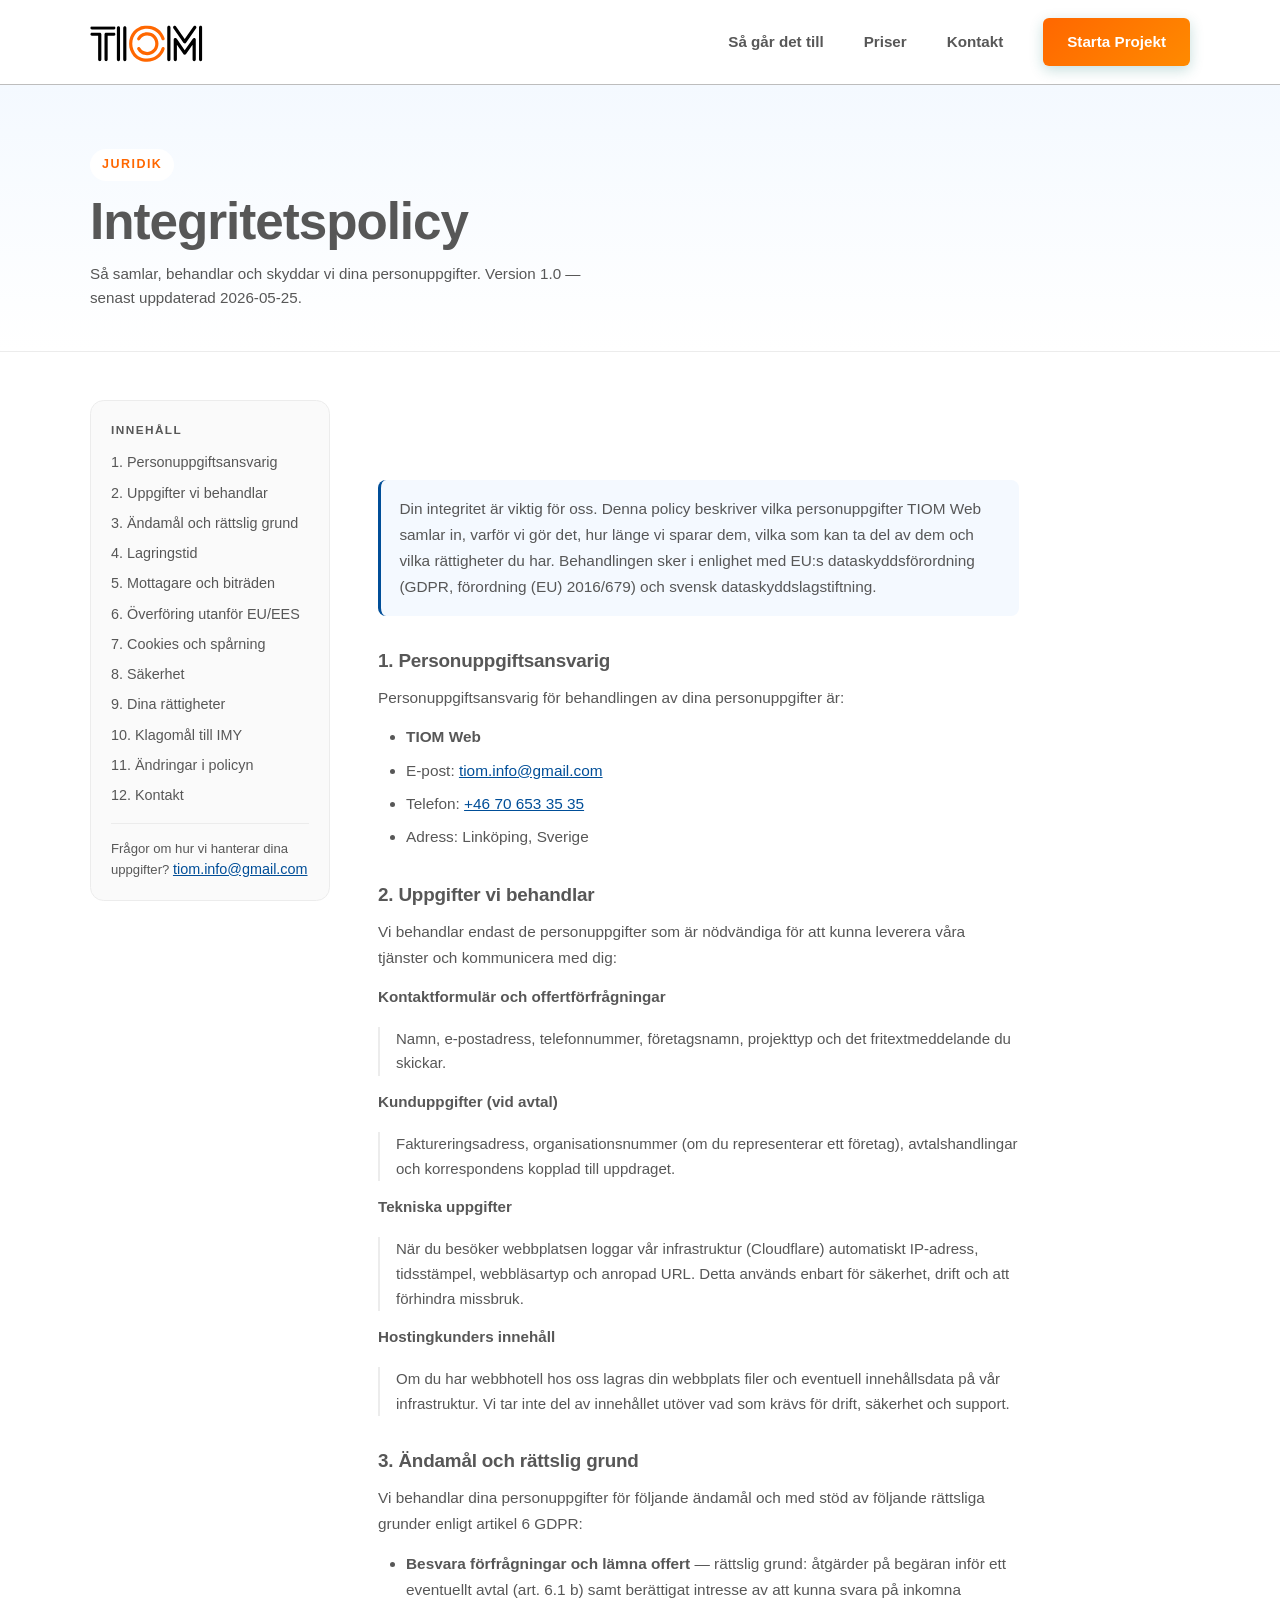
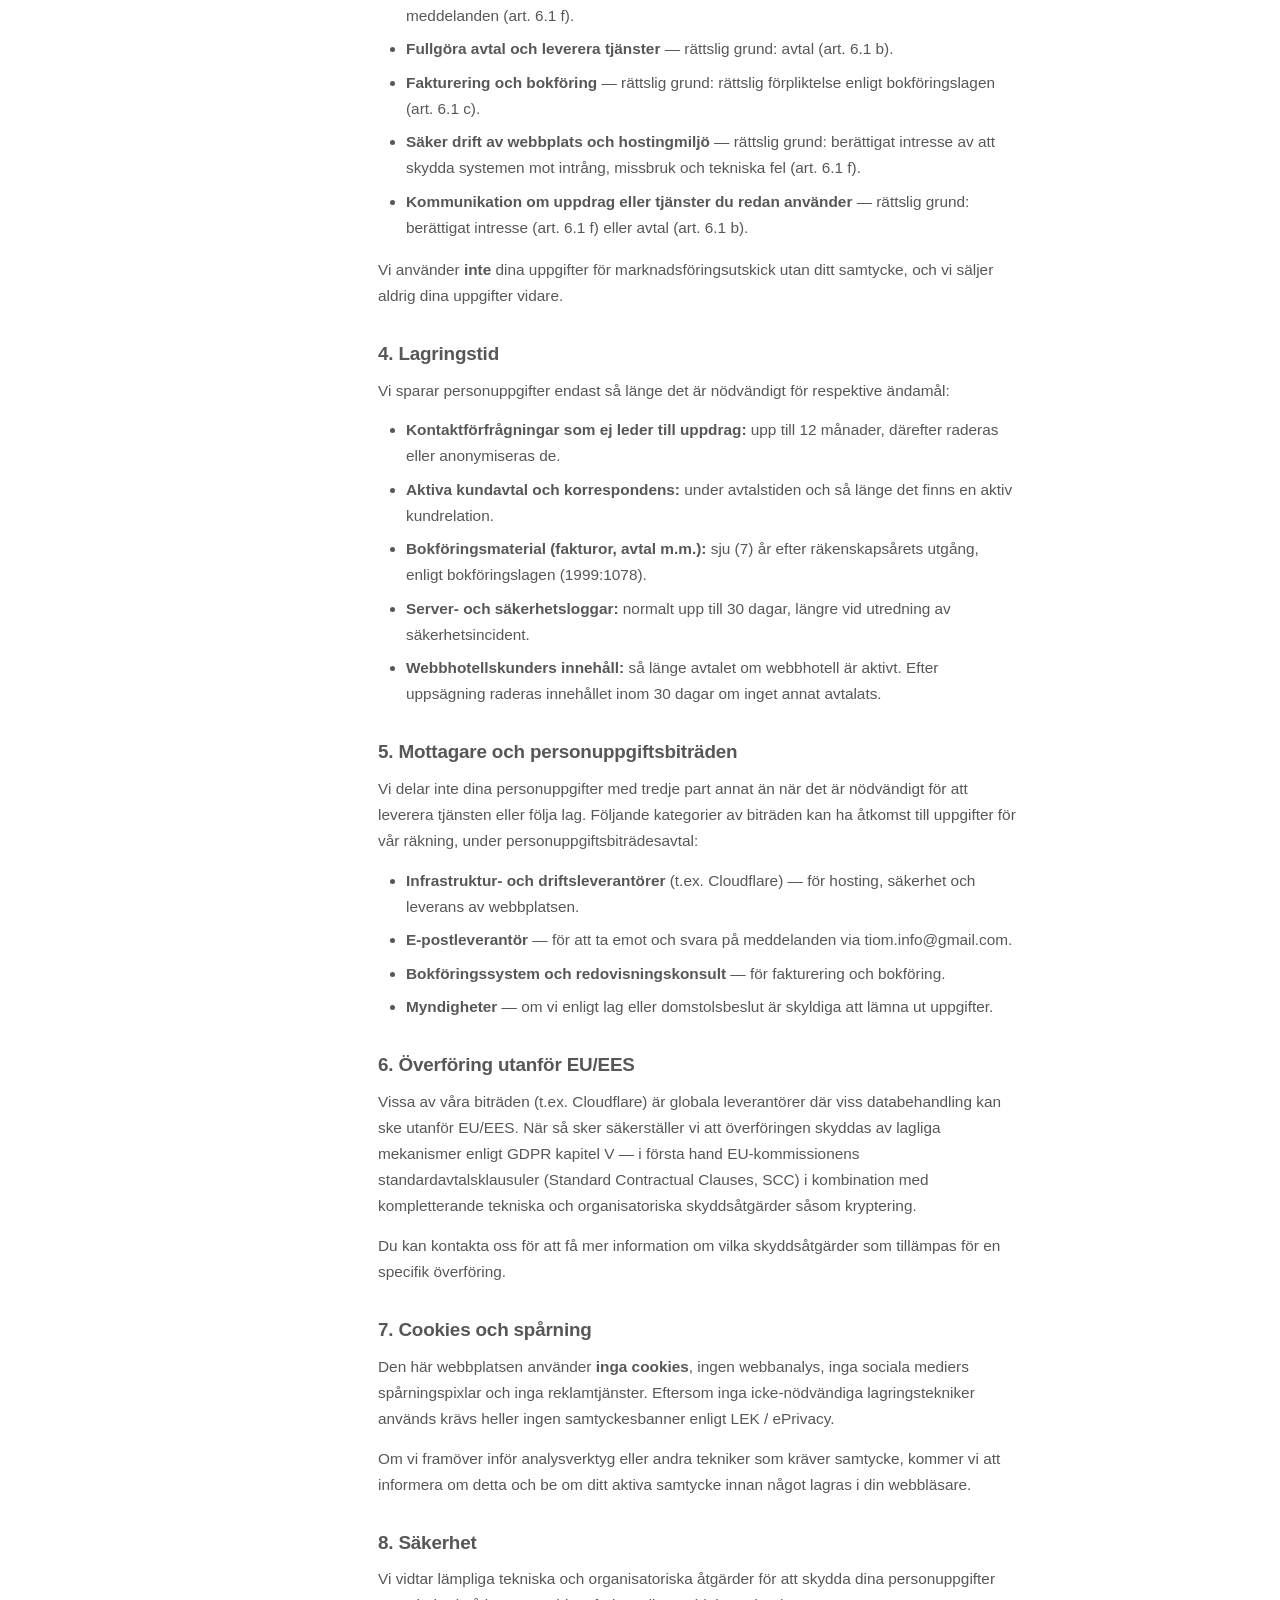
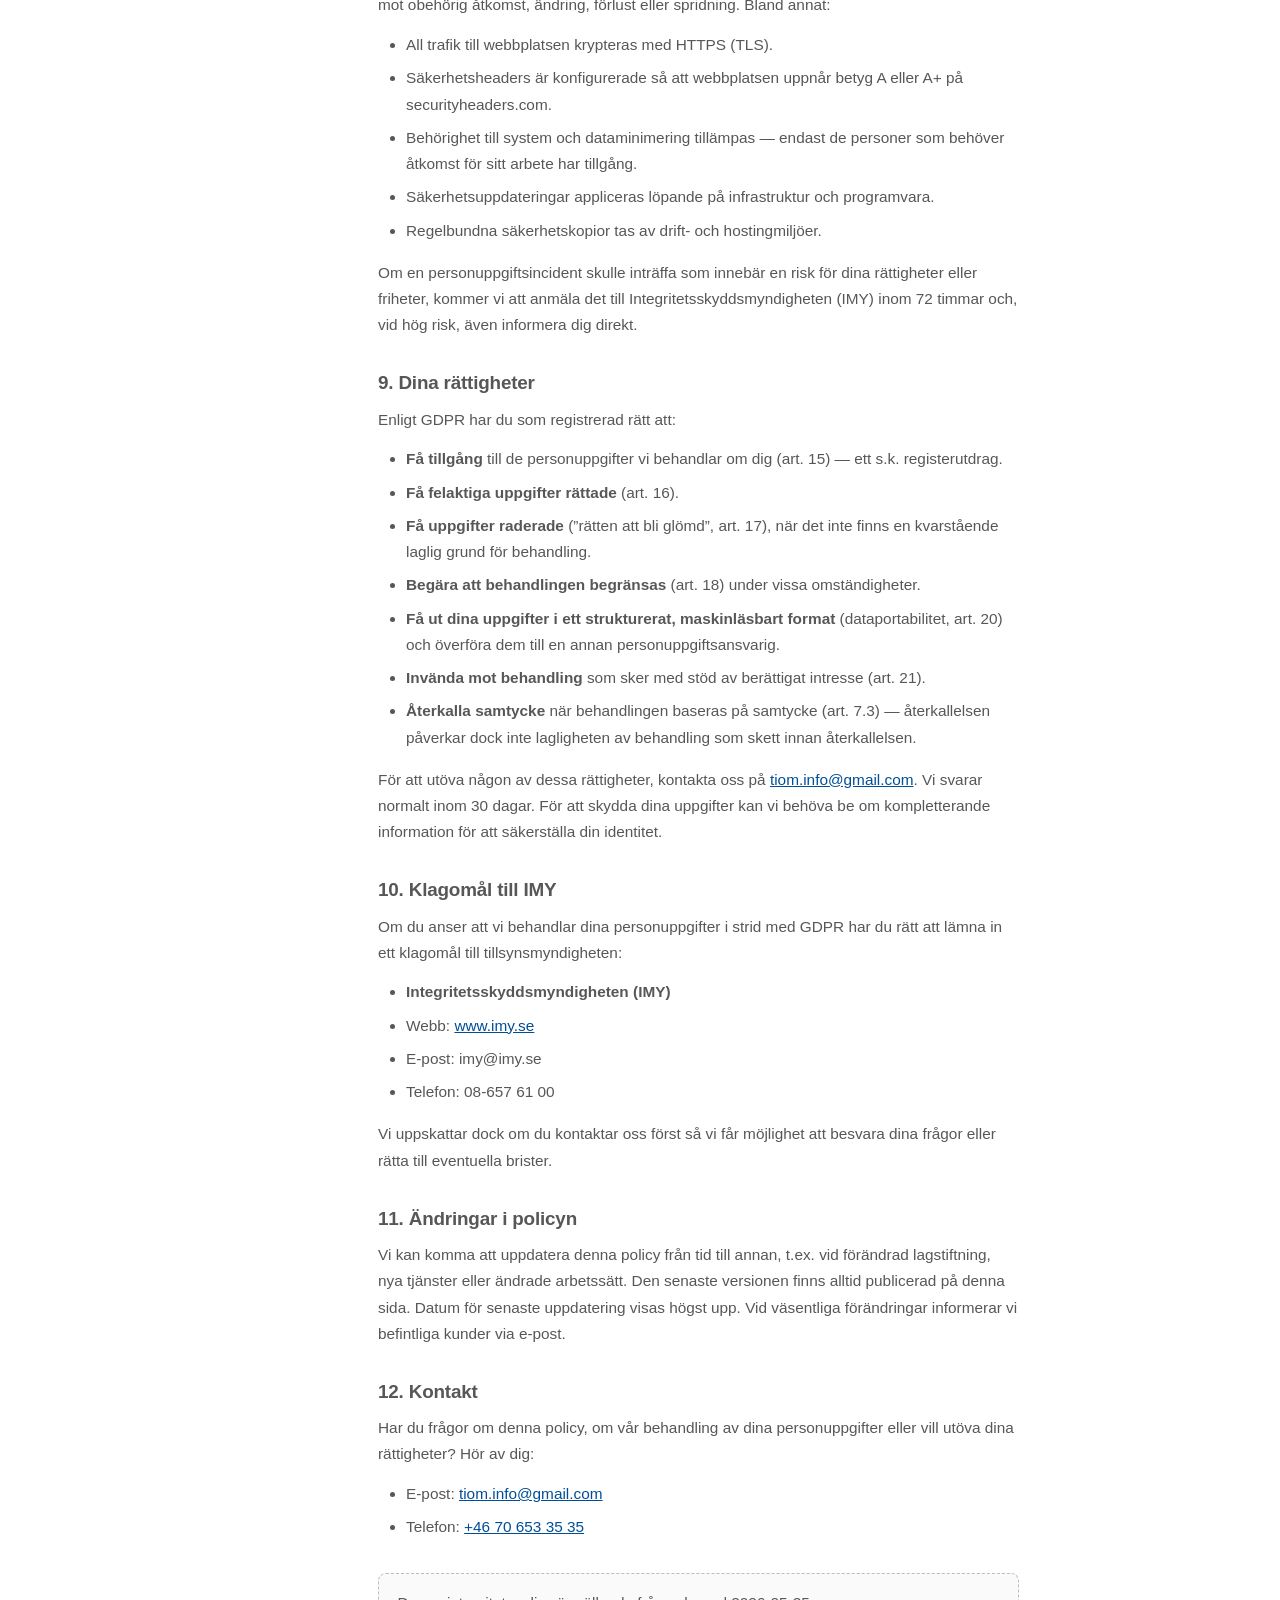
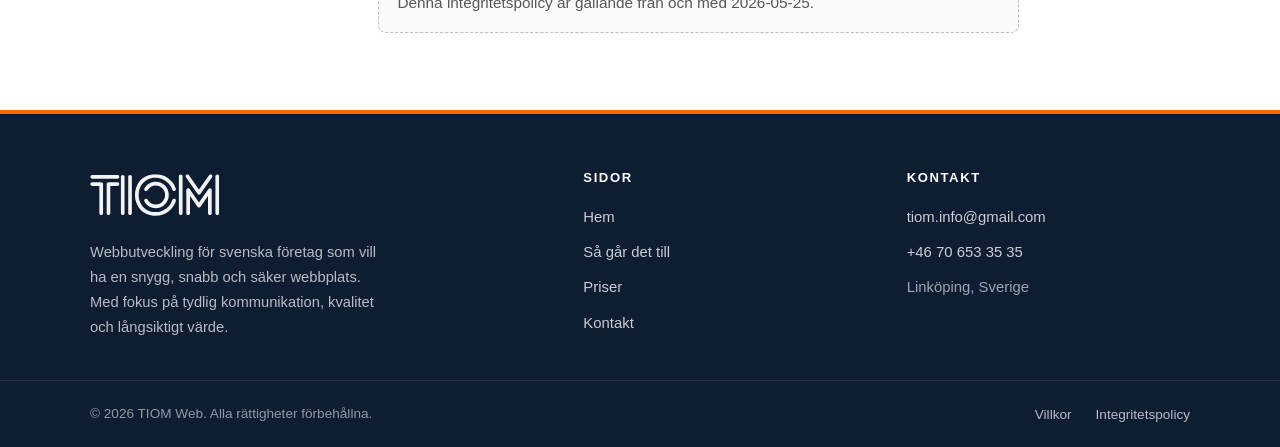
==== commit eb686004: "SEO-optimera sidor och rensa dead code - Uppdatera title, meta description, OG- och Twitter-taggar p" ====
--- a/integritetspolicy.html
+++ b/integritetspolicy.html
@@ -4,7 +4,7 @@
     <meta charset="UTF-8" />
     <meta name="viewport" content="width=device-width, initial-scale=1.0" />
     <meta http-equiv="X-UA-Compatible" content="ie=edge" />
-    <meta http-equiv="Content-Security-Policy" content="default-src 'self'; script-src 'self' 'unsafe-inline'; style-src 'self' 'unsafe-inline'; img-src 'self' data: https:; font-src 'self' data:; connect-src 'self'; frame-ancestors 'none'; base-uri 'self'; form-action 'self';" />
+    <meta http-equiv="Content-Security-Policy" content="default-src 'self'; script-src 'self' 'unsafe-inline'; style-src 'self' 'unsafe-inline' https://fonts.googleapis.com; img-src 'self' data: https:; font-src 'self' data: https://fonts.gstatic.com; connect-src 'self'; frame-ancestors 'none'; base-uri 'self'; form-action 'self';" />
     <meta name="referrer" content="strict-origin-when-cross-origin" />
     <meta name="format-detection" content="telephone=no" />
     <title>Integritetspolicy | TIOM Web</title>
@@ -19,6 +19,9 @@
     <meta property="og:description" content="TIOM Webs integritetspolicy enligt GDPR." />
     <meta property="og:url" content="https://web.tiom.nu/integritetspolicy.html" />
     <link rel="icon" type="image/png" href="media/images/TIOM Favicon 64x64.png" />
+    <link rel="preconnect" href="https://fonts.googleapis.com" />
+    <link rel="preconnect" href="https://fonts.gstatic.com" crossorigin />
+    <link href="https://fonts.googleapis.com/css2?family=Plus+Jakarta+Sans:wght@400;500;600;700;800&display=swap" rel="stylesheet" />
     <link rel="stylesheet" href="css/style.min.css" />
 </head>
 <body>
@@ -193,7 +196,7 @@
                 <a href="index.html" class="footer-logo" aria-label="TIOM Web - Hem">
                     <img src="media/images/TIOM Black.svg" alt="TIOM Web" loading="lazy" decoding="async">
                 </a>
-                <p class="footer-tagline">Webbutveckling för svenska företag som vill ha en snygg, snabb och säker webbplats — med fokus på tydlig kommunikation, kvalitet och långsiktigt värde.</p>
+                <p class="footer-tagline">Webbutveckling för svenska företag som vill ha en snygg, snabb och säker webbplats. Med fokus på tydlig kommunikation, kvalitet och långsiktigt värde.</p>
             </div>
             <nav class="footer-col" aria-label="Sidlänkar">
                 <h2 class="footer-heading">Sidor</h2>
--- a/css/style.min.css
+++ b/css/style.min.css
@@ -1,3 +1,3 @@
 .btn-secondary{background:linear-gradient(135deg,#ff6700 0%,#ff8a00 100%)!important;color:#fff!important;font-weight:700;border:none;box-shadow:0 4px 14px rgba(255,103,0,0.18)!important;}
 .btn-secondary:hover,.btn-secondary:focus{background:linear-gradient(135deg,#e85d00 0%,#ff6700 100%)!important;color:#fff!important;text-decoration:none;transform:translateY(-2px);box-shadow:0 8px 22px rgba(255,103,0,0.28)!important;}
-.btn-secondary{background:linear-gradient(135deg,#ff6700 0%,#ff8a00 100%);color:#fff;font-weight:700;border:none;box-shadow:0 4px 14px rgba(255,103,0,0.18)}.btn-secondary:hover,.btn-secondary:focus{background:linear-gradient(135deg,#e85d00 0%,#ff6700 100%);color:#fff;text-decoration:none;transform:translateY(-2px);box-shadow:0 8px 22px rgba(255,103,0,0.28)}:root{--color-primary:#004e98;--color-primary-dark:#3a6ea5;--color-accent:#ff6700;--color-text-dark:#575757;--color-text-light:#575757;--color-white:#ffffff;--color-bg:#ffffff;--color-bg-soft:#ffffff;--color-border:#bdbdbd;--font-family:Inter,-apple-system,BlinkMacSystemFont,'Segoe UI',Roboto,sans-serif}*{margin:0;padding:0;box-sizing:border-box}html{scroll-behavior:smooth}body{font-family:var(--font-family);font-size:16px;line-height:1.6;color:var(--color-text-dark);background:var(--color-bg-soft)}h1,h2,h3,h4,h5,h6{font-weight:700;line-height:1.2;letter-spacing:-0.01em}h1{font-size:clamp(2rem,4vw,3.5rem);margin-bottom:1.25rem}h2{font-size:clamp(1.75rem,3vw,2.25rem)}p{color:var(--color-text-light)}a{color:var(--color-primary);text-decoration:none;transition:all 0.2s ease}a:hover{text-decoration:underline}.skip-link{position:absolute;top:0.75rem;left:0.75rem;z-index:2000;padding:0.75rem 1rem;background:#ffffff;color:#004e98;border:2px solid #004e98;border-radius:0.5rem;font-weight:700;transform:translateY(-180%);transition:transform 0.2s ease}.skip-link:focus,.skip-link:focus-visible{transform:translateY(0);outline:none}.visually-hidden{position:absolute;width:1px;height:1px;padding:0;margin:-1px;overflow:hidden;clip:rect(0,0,0,0);white-space:nowrap;border:0}.link-inline{color:var(--color-primary);font-weight:700;display:inline;position:relative;padding-bottom:2px}.link-inline::after{content:'';position:absolute;bottom:0;left:0;width:0;height:2px;background:var(--color-primary);transition:width 0.3s ease}.link-inline:hover::after{width:100%}.link-bold{font-weight:800;color:var(--color-primary)}.link-bold:hover{color:var(--color-primary-dark)}.container{width:min(1100px,90%);margin:0 auto}section{padding:5rem 0}.section-heading{font-size:2.25rem;margin-bottom:0.75rem;color:var(--color-text-dark);position:relative;display:inline-block}.section-heading::after{content:none}.section-lead{font-size:1.1rem;color:var(--color-text-light);margin-bottom:3rem}.navbar{position:sticky;top:0;z-index:1000;background:rgba(255,255,255,0.9);backdrop-filter:blur(8px);border-bottom:1px solid var(--color-border);padding:1.1rem 0;transition:padding 0.28s ease,box-shadow 0.28s ease,background-color 0.28s ease}.nav-container{width:min(1100px,90%);margin:0 auto;display:flex;justify-content:space-between;align-items:center;gap:1rem}.nav-logo{display:flex;align-items:center;height:2.5rem;transition:height 0.28s ease}.nav-logo img{height:100%;width:auto;max-width:150px;object-fit:contain}.nav-links{display:flex;gap:2.5rem;align-items:center;transition:gap 0.28s ease}.nav-toggle{display:none;flex-direction:column;justify-content:center;gap:0.28rem;width:2.75rem;height:2.75rem;border:1px solid var(--color-border);border-radius:0.65rem;background:var(--color-white);cursor:pointer;padding:0.55rem;box-shadow:0 4px 14px rgba(17,36,74,0.08)}.nav-toggle span{display:block;width:100%;height:2px;border-radius:999px;background:var(--color-primary);transition:transform 0.2s ease,opacity 0.2s ease}.nav-link{font-size:0.95rem;font-weight:600;color:var(--color-text-dark);transition:color 0.2s ease,font-size 0.28s ease}.nav-link:hover{color:var(--color-primary)}.nav-link.is-active{color:var(--color-primary);font-weight:700}.nav-cta{background:linear-gradient(135deg,#ff6700 0%,#ff8a00 100%);color:var(--color-white);padding:0.75rem 1.5rem;border-radius:0.375rem;font-weight:700;font-size:0.95rem;box-shadow:0 4px 14px rgba(15,118,110,0.24);transition:all 0.3s cubic-bezier(0.34,1.56,0.64,1)}.navbar.is-compact{padding:0.58rem 0;background:rgba(255,255,255,0.95);box-shadow:0 8px 24px rgba(0,78,152,0.1)}.navbar.is-compact .nav-logo{height:2rem}.navbar.is-compact .nav-logo img{height:100%}.navbar.is-compact .nav-links{gap:1.6rem}.navbar.is-compact .nav-link{font-size:0.9rem}.navbar.is-compact .nav-cta{padding:0.62rem 1.2rem;font-size:0.88rem}.nav-cta:hover{background:linear-gradient(135deg,#e85d00 0%,#ff6700 100%);transform:translateY(-2px);box-shadow:0 8px 22px rgba(15,118,110,0.35);color:var(--color-white)}@media (max-width:768px){.nav-toggle{display:inline-flex}.nav-links{display:none;position:absolute;top:100%;left:0;right:0;flex-direction:column;align-items:stretch;gap:0;margin:0;padding:0.85rem 1.25rem 1.1rem;background:#ffffff;border-top:1px solid var(--color-border);border-bottom:1px solid var(--color-border);box-shadow:0 18px 36px rgba(11,18,32,0.14);z-index:1500;transform-origin:top center}.navbar.menu-open .nav-links{display:flex;animation:navDropdown 0.22s ease}@keyframes navDropdown{from{opacity:0;transform:translateY(-8px)}to{opacity:1;transform:translateY(0)}}.nav-link,.nav-cta{width:100%;text-align:left}.nav-link{padding:0.85rem 0.4rem;font-size:1rem;border-bottom:1px solid #ececec;color:var(--color-text-dark)}.nav-link:last-of-type{border-bottom:none}.nav-cta{display:block;margin-top:0.85rem;padding:0.95rem 1.25rem;text-align:center}}.btn{display:inline-block;padding:1rem 2rem;border-radius:0.375rem;font-weight:700;font-size:1rem;text-align:center;border:none;cursor:pointer;transition:all 0.3s cubic-bezier(0.34,1.56,0.64,1);text-decoration:none;box-shadow:0 4px 14px rgba(29,78,216,0.18)}.btn-primary{background:linear-gradient(135deg,#004e98 0%,#3a6ea5 100%);color:var(--color-white)}.btn-primary:hover{background:linear-gradient(135deg,#3a6ea5 0%,#3a6ea5 100%);box-shadow:0 10px 26px rgba(29,78,216,0.3);transform:translateY(-2px);text-decoration:none}.btn-block{width:100%;display:block}.hero{padding:6rem 0;text-align:center;background:radial-gradient(circle at 15% 20%,rgba(29,78,216,0.1) 0%,transparent 42%),radial-gradient(circle at 80% 14%,rgba(15,118,110,0.08) 0%,transparent 45%),linear-gradient(180deg,#ffffff 0%,#ffffff 100%);position:relative;overflow:hidden;isolation:isolate}.hero::before{content:'';position:absolute;inset:0;background-image:radial-gradient(rgba(29,78,216,0.13) 0.7px,transparent 0.7px),radial-gradient(rgba(15,118,110,0.08) 0.7px,transparent 0.7px);background-size:28px 28px,34px 34px;background-position:0 0,14px 18px;mask-image:radial-gradient(circle at 50% 34%,black 0%,transparent 80%);opacity:0.2;pointer-events:none;z-index:-2}.hero-bubbles{position:absolute;inset:0;pointer-events:none;z-index:-1;will-change:transform,opacity;transform:translate3d(0,0,0);transition:transform 0.18s linear,opacity 0.18s linear}.bubble-zone{position:relative;overflow:hidden;isolation:isolate}.bubble-zone>.container{position:relative;z-index:1}.bubble-zone .hero-bubbles{z-index:0}.bubble-zone .hero-bubble{opacity:0.24}.bubble-zone .hero-bubble-1{width:92px;height:92px;left:7%;top:14%}.bubble-zone .hero-bubble-2{width:62px;height:62px;left:24%;top:9%}.bubble-zone .hero-bubble-3{width:88px;height:88px;right:9%;top:16%}.bubble-zone .hero-bubble-4{width:58px;height:58px;right:21%;top:44%;bottom:auto}.bubble-zone .hero-bubble-5{display:none}.bubble-zone .hero-bubble-6{width:60px;height:60px;right:6%;top:58%;bottom:auto}.hero-bubble{position:absolute;border-radius:999px;opacity:0.34;filter:blur(0.2px);box-shadow:inset -9px -10px 14px rgba(255,255,255,0.35),0 8px 24px rgba(0,78,152,0.14)}.hero-bubble-1{width:160px;height:160px;left:5%;top:24%;background:radial-gradient(circle at 30% 30%,#ffffff 0%,#bdbdbd 42%,#3a6ea5 70%,#004e98 100%);animation:heroBubbleFloatA 18s ease-in-out infinite;animation-delay:-2s}.hero-bubble-2{width:92px;height:92px;left:24%;top:11%;background:radial-gradient(circle at 30% 30%,#ffffff 0%,#ff6700 48%,#3a6ea5 100%);animation:heroBubbleFloatB 13s ease-in-out infinite alternate;animation-delay:-6s}.hero-bubble-3{width:125px;height:125px;right:12%;top:18%;background:radial-gradient(circle at 30% 30%,#ffffff 0%,#bdbdbd 38%,#004e98 72%,#3a6ea5 100%);animation:heroBubbleFloatC 16s ease-in-out infinite;animation-delay:-4s}.hero-bubble-4{width:70px;height:70px;right:25%;bottom:11%;background:radial-gradient(circle at 30% 30%,#ffffff 0%,#ff6700 40%,#bdbdbd 68%,#3a6ea5 100%);animation:heroBubbleFloatD 15s ease-in-out infinite;animation-delay:-9s}.hero-bubble-5{width:116px;height:116px;left:14%;top:62%;background:radial-gradient(circle at 30% 30%,#ffffff 0%,#ff6700 34%,#3a6ea5 72%,#004e98 100%);animation:heroBubbleFloatC 17s ease-in-out infinite;animation-delay:-7s}.hero-bubble-6{width:84px;height:84px;right:6%;bottom:22%;background:radial-gradient(circle at 30% 30%,#ffffff 0%,#bdbdbd 30%,#ff6700 62%,#3a6ea5 100%);animation:heroBubbleFloatB 14s ease-in-out infinite;animation-delay:-11s}@keyframes heroBubbleFloatA{0%{transform:translate3d(0,0,0) scale(1)}33%{transform:translate3d(20px,-14px,0) scale(1.05)}66%{transform:translate3d(-10px,10px,0) scale(0.97)}100%{transform:translate3d(0,0,0) scale(1)}}@keyframes heroBubbleFloatB{0%{transform:translate3d(0,0,0) scale(1)}25%{transform:translate3d(-12px,8px,0) scale(1.04)}75%{transform:translate3d(14px,-12px,0) scale(0.96)}100%{transform:translate3d(-4px,6px,0) scale(1.02)}}@keyframes heroBubbleFloatC{0%{transform:translate3d(0,0,0) scale(1)}40%{transform:translate3d(-18px,-10px,0) scale(1.04)}70%{transform:translate3d(9px,14px,0) scale(0.98)}100%{transform:translate3d(0,0,0) scale(1)}}@keyframes heroBubbleFloatD{0%{transform:translate3d(0,0,0) scale(1)}35%{transform:translate3d(8px,-16px,0) scale(1.06)}65%{transform:translate3d(-12px,10px,0) scale(0.95)}100%{transform:translate3d(0,0,0) scale(1)}}@media (prefers-reduced-motion:reduce){.hero-bubble{animation:none}}.hero-eyebrow{display:inline-block;margin-bottom:1rem;background:#ffffff;color:#3a6ea5;font-weight:700;font-size:0.78rem;text-transform:uppercase;letter-spacing:0.08em;padding:0.4rem 0.75rem;border-radius:999px}.hero-content{width:min(900px,90%);margin:0 auto;position:relative;z-index:1}.hero-title{color:var(--color-text-dark);margin-bottom:1rem;font-weight:800;letter-spacing:-0.02em}.hero-subtitle{font-size:1.25rem;color:var(--color-text-light);margin-bottom:2rem;line-height:1.8}.hero-cta-text{margin-top:1.5rem;font-size:0.95rem;color:var(--color-text-light)}.hero-trust{margin-top:1.55rem;display:flex;justify-content:center;flex-wrap:wrap;gap:0.7rem}.hero-trust-item{display:inline-flex;align-items:center;gap:0.48rem;background:#ffffff;border:1px solid #bdbdbd;color:#004e98;font-size:0.81rem;font-weight:600;letter-spacing:0.01em;padding:0.44rem 0.74rem;border-radius:999px}.hero-trust-icon{color:#004e98;font-size:0.62rem;line-height:1}.stats-section{padding:2.4rem 0;background:#ffffff;border-top:1px solid var(--color-border);border-bottom:1px solid var(--color-border)}.stats-grid{display:grid;grid-template-columns:repeat(4,minmax(0,1fr));gap:0.9rem}.stat-item{padding:1.1rem 1rem 1rem;border-radius:0.75rem;border:1px solid #bdbdbd;background:#ffffff;text-align:left;transition:all 0.25s ease;box-shadow:0 2px 8px rgba(11,18,32,0.04)}.stat-item:hover{transform:translateY(-2px);border-color:#bdbdbd;box-shadow:0 8px 20px rgba(17,36,74,0.08)}.stat-kicker{font-size:0.72rem;text-transform:uppercase;letter-spacing:0.08em;font-weight:700;color:#575757;margin-bottom:0.45rem}.stat-number{font-size:2.3rem;font-weight:800;color:var(--color-primary);margin-bottom:0.25rem;line-height:1}.stat-label{font-size:0.85rem;color:var(--color-text-light);font-weight:500;line-height:1.45}.projects-section{padding:5rem 0;background:var(--color-bg-soft)}.projects-showcase{display:grid;grid-template-columns:repeat(3,minmax(0,1fr));gap:2rem;margin-bottom:2rem}.project-item{text-align:left;transition:all 0.3s ease;padding:1rem;border-radius:0.9rem;background:var(--color-white);border:1px solid var(--color-border);box-shadow:0 2px 10px rgba(11,18,32,0.04)}.project-item-featured{grid-column:1 / -1;display:grid;grid-template-columns:1.3fr 1fr;gap:1.2rem;align-items:center;padding:1.2rem}.project-item:hover{transform:translateY(-6px);border-color:var(--color-primary);box-shadow:0 12px 30px rgba(17,36,74,0.14)}.project-media{position:relative;margin-bottom:0.85rem}.project-media-featured{margin-bottom:0}.project-video{display:block;width:100%;aspect-ratio:16 / 10;object-fit:cover;background:#ffffff;border-radius:0.5rem;border:1px solid #bdbdbd;box-shadow:0 6px 16px rgba(17,36,74,0.12);transition:all 0.3s ease}.project-item:hover .project-video{box-shadow:0 12px 26px rgba(17,36,74,0.2)}.project-content{padding:0.2rem 0.2rem 0.2rem 0.4rem}.project-tag{position:absolute;top:0.6rem;left:0.6rem;background:rgba(11,18,32,0.82);color:#ffffff;font-size:0.68rem;letter-spacing:0.04em;text-transform:uppercase;font-weight:700;padding:0.3rem 0.55rem;border-radius:999px}.project-item h3{font-size:1.05rem;margin-bottom:0.35rem;color:var(--color-text-dark)}.project-item-featured h3{font-size:1.4rem;margin-bottom:0.45rem}.project-result{color:#b54700;font-size:0.82rem;font-weight:700;text-transform:uppercase;letter-spacing:0.07em;margin-bottom:0.55rem}.project-item-featured .project-result{font-size:0.88rem}.project-meta{color:var(--color-text-light);font-size:0.92rem;line-height:1.55}.project-metrics{margin-top:0.95rem;display:flex;flex-wrap:wrap;gap:0.45rem}.project-metrics span{font-size:0.76rem;font-weight:700;letter-spacing:0.03em;text-transform:uppercase;color:#004e98;background:#ffffff;border:1px solid #bdbdbd;border-radius:999px;padding:0.35rem 0.6rem}.projects-help{margin-top:1rem;font-size:0.9rem;color:var(--color-text-light)}.projects-cta{text-align:center;color:var(--color-text-light);margin-top:2rem}.pricing-hero{padding:5rem 0 2.5rem;background:linear-gradient(180deg,#ffffff 0%,#ffffff 100%);position:relative;overflow:hidden;isolation:isolate}.pricing-hero-content{max-width:760px}.pricing-note{margin-top:0.9rem;font-size:0.88rem;color:#575757}.pricing-section{padding:3rem 0 4rem;background:var(--color-bg-soft)}.pricing-grid{display:grid;grid-template-columns:repeat(3,minmax(0,1fr));gap:1rem}.pricing-clarity{margin-top:1.2rem;padding:1.15rem 1.2rem;border:1px solid #bdbdbd;border-left:4px solid #ff6700;border-radius:0.95rem;background:#ffffff;box-shadow:0 8px 22px rgba(0,78,152,0.08);transition:transform 0.25s ease,box-shadow 0.25s ease}.pricing-clarity:hover{transform:translateY(-2px);box-shadow:0 14px 28px rgba(0,78,152,0.12)}.pricing-clarity-tags{display:flex;flex-wrap:wrap;gap:0.45rem;margin-bottom:0.55rem}.pricing-clarity-tags span{font-size:0.74rem;font-weight:700;letter-spacing:0.06em;text-transform:uppercase;color:#004e98;background:#ffffff;border:1px solid #bdbdbd;border-radius:999px;padding:0.26rem 0.52rem}.pricing-clarity h2{font-size:1.08rem;color:var(--color-text-dark);margin-bottom:0.48rem;line-height:1.35}.pricing-clarity p{font-size:0.92rem;line-height:1.62;color:var(--color-text-light)}.pricing-clarity p+p{margin-top:0.52rem}.pricing-price-unit{font-size:0.95rem;font-weight:600;color:var(--color-text-light);letter-spacing:0}.hosting-section{padding:3rem 0 3.5rem;background:var(--color-bg-soft)}.hosting-card{display:grid;grid-template-columns:1.4fr 1fr;gap:1.5rem;align-items:stretch;background:#ffffff;border:1px solid #bdbdbd;border-left:4px solid #ff6700;border-radius:1rem;padding:1.75rem;box-shadow:0 12px 32px rgba(0,78,152,0.1)}.hosting-card-main{display:flex;flex-direction:column}.hosting-card-main .btn{align-self:flex-start;margin-top:auto}.hosting-features{margin-bottom:1.25rem}.hosting-card-badge{display:flex;flex-direction:column;gap:1rem;padding:1.25rem;background:linear-gradient(160deg,#f4f9ff 0%,#ffffff 100%);border:1px solid #bdbdbd;border-radius:0.85rem;text-align:center}.security-badge{background:#ffffff;border:2px solid #004e98;border-radius:0.75rem;padding:1rem 1.25rem;box-shadow:0 6px 18px rgba(0,78,152,0.15)}.security-badge-label{font-size:0.72rem;text-transform:uppercase;letter-spacing:0.1em;font-weight:700;color:#575757;margin-bottom:0.25rem}.security-badge-grade{font-size:3.5rem;font-weight:800;line-height:1;color:#2e7d32;margin-bottom:0.3rem;letter-spacing:-0.02em}.security-badge-note{font-size:0.78rem;color:var(--color-text-light);margin:0}.hosting-badge-caption{font-size:0.88rem;line-height:1.6;color:var(--color-text-light);margin:0}.hosting-badge-caption a{color:var(--color-primary);text-decoration:underline}.template-offer-intro{text-align:center;margin-bottom:1.5rem}.template-offer-intro .pricing-tier{margin-bottom:0.6rem}.template-offer-intro .section-heading{margin-bottom:0.5rem}.compare-section{padding:3rem 0 3.5rem;background:#ffffff}.compare-table-wrap{margin-top:1.5rem;overflow-x:auto;border:1px solid #bdbdbd;border-radius:0.85rem;background:#ffffff;box-shadow:0 6px 18px rgba(0,78,152,0.06)}.compare-table{width:100%;min-width:600px;border-collapse:collapse;font-size:0.92rem}.compare-table thead th{background:#f4f9ff;color:var(--color-text-dark);font-weight:700;text-align:center;padding:1rem 0.75rem;border-bottom:2px solid #bdbdbd;font-size:0.95rem}.compare-table thead th:first-child{text-align:left;background:#ffffff}.compare-table tbody th{text-align:left;font-weight:600;color:var(--color-text-dark);padding:0.85rem 0.9rem;background:#fafafa;border-bottom:1px solid #ececec;width:32%}.compare-table tbody td{text-align:center;padding:0.85rem 0.75rem;color:var(--color-text-light);border-bottom:1px solid #ececec;vertical-align:middle}.compare-table tbody tr:last-child th,.compare-table tbody tr:last-child td{border-bottom:none}.compare-col-featured{background:rgba(255,103,0,0.06);color:var(--color-text-dark);font-weight:600}.compare-table thead th.compare-col-featured{background:#ff6700;color:#ffffff;border-bottom-color:#ff6700}.compare-check{display:inline-block;color:#ff6700;font-weight:800;font-size:1.1rem}.compare-cross{display:inline-block;color:#bdbdbd;font-weight:700;font-size:1.1rem}.template-offer-section{padding:2.3rem 0 1rem;background:#ffffff}.template-offer-grid{display:grid;grid-template-columns:1.05fr 1fr;gap:1rem;align-items:stretch}.template-offer-card{background:linear-gradient(180deg,#ffffff 0%,#ffffff 100%);border:1px solid #bdbdbd;border-radius:0.9rem;padding:1.25rem;box-shadow:0 4px 14px rgba(11,18,32,0.05)}.template-preview{border:1px solid #bdbdbd;border-radius:0.9rem;background:#ffffff;padding:1rem}.template-preview-browser{background:#ffffff;border:1px solid #bdbdbd;border-radius:0.7rem;overflow:hidden;box-shadow:0 8px 20px rgba(17,36,74,0.1)}.template-preview-topbar{height:2rem;border-bottom:1px solid #bdbdbd;background:#ffffff;display:flex;align-items:center;gap:0.35rem;padding:0 0.6rem}.template-preview-topbar span{width:0.5rem;height:0.5rem;border-radius:999px;background:#bdbdbd}.template-preview-content{padding:0.75rem}.template-preview-hero{height:7.2rem;border-radius:0.5rem;background:linear-gradient(135deg,#3a6ea5 0%,#004e98 100%);margin-bottom:0.65rem}.template-preview-cards{display:grid;grid-template-columns:repeat(3,minmax(0,1fr));gap:0.45rem}.template-preview-card{height:3.8rem;border-radius:0.4rem;background:#ffffff;border:1px solid #bdbdbd}.template-preview-caption{margin-top:0.7rem;font-size:0.83rem;color:#575757}.pricing-card{background:#ffffff;border:1px solid var(--color-border);border-radius:0.9rem;padding:1.25rem;box-shadow:0 4px 14px rgba(11,18,32,0.05);display:flex;flex-direction:column}.pricing-card .btn{margin-top:auto}.pricing-card-featured{border-color:#bdbdbd;box-shadow:0 14px 30px rgba(29,78,216,0.15);transform:translateY(-3px)}.pricing-card-template{border-color:#bdbdbd;background:linear-gradient(180deg,#ffffff 0%,#ffffff 100%)}.pricing-badge{display:inline-block;font-size:0.72rem;text-transform:uppercase;font-weight:700;letter-spacing:0.08em;color:#3a6ea5;background:#ffffff;border:1px solid #bdbdbd;padding:0.32rem 0.55rem;border-radius:999px;margin-bottom:0.55rem}.pricing-tier{font-size:0.78rem;text-transform:uppercase;letter-spacing:0.08em;color:#575757;font-weight:700;margin-bottom:0.45rem}.pricing-name{font-size:1.28rem;color:var(--color-text-dark);margin-bottom:0.45rem}.pricing-price{font-size:1.7rem;line-height:1.1;color:var(--color-primary);font-weight:800;margin-bottom:0.6rem}.pricing-desc{font-size:0.92rem;color:var(--color-text-light);margin-bottom:0.9rem}.pricing-features{list-style:none;margin-bottom:1rem}.pricing-features li{font-size:0.9rem;color:var(--color-text-light);padding:0.34rem 0 0.34rem 1.2rem;position:relative}.pricing-features li::before{content:"✓";position:absolute;left:0;color:#ff6700;font-weight:700}.addons-section{padding:4rem 0;background:#ffffff}.addons-grid{display:grid;grid-template-columns:repeat(4,minmax(0,1fr));gap:0.8rem}.addon-item{background:#ffffff;border:1px solid #bdbdbd;border-radius:0.75rem;padding:1rem;box-shadow:0 8px 20px rgba(0,78,152,0.08);transition:transform 0.2s ease,box-shadow 0.2s ease,border-color 0.2s ease}.addon-item:hover{transform:translateY(-2px);border-color:#3a6ea5;box-shadow:0 14px 28px rgba(0,78,152,0.14)}.addon-item h3{font-size:1rem;color:var(--color-text-dark);margin-bottom:0.45rem}.addon-desc{font-size:0.88rem;color:var(--color-text-light);line-height:1.45;margin-bottom:0.65rem}.addon-price{font-size:0.88rem;color:var(--color-primary);font-weight:700}.faq-section{padding:4rem 0;background:#ffffff}.faq-wrap{max-width:840px}.faq-item{background:#ffffff;border:1px solid var(--color-border);border-radius:0.7rem;margin-bottom:0.7rem;padding:0.75rem 0.9rem}.faq-item summary{cursor:pointer;font-weight:700;color:var(--color-text-dark)}.faq-item p{margin-top:0.6rem;font-size:0.92rem}.pricing-cta{padding:4rem 0;background:#ffffff;text-align:center}.flow-hero{padding:5rem 0 2.6rem;background:linear-gradient(180deg,#ffffff 0%,#ffffff 100%);position:relative;overflow:hidden;isolation:isolate}.flow-hero-content{max-width:780px}.flow-steps-section{padding:2.5rem 0 4rem;background:#ffffff}.flow-steps-grid{display:grid;gap:1rem}.flow-step-card{background:#ffffff;border:1px solid #bdbdbd;border-radius:0.95rem;padding:1.2rem;box-shadow:0 6px 18px rgba(11,18,32,0.05)}.flow-step-header{display:grid;grid-template-columns:auto 1fr;gap:0.9rem;align-items:start;margin-bottom:1rem}.flow-step-number{display:inline-flex;width:2.35rem;height:2.35rem;border-radius:0.6rem;align-items:center;justify-content:center;background:#ffffff;color:#3a6ea5;font-weight:800;font-size:0.95rem;letter-spacing:0.03em}.flow-step-header h2{font-size:1.22rem;margin-bottom:0.25rem;color:var(--color-text-dark)}.flow-step-header p{font-size:0.92rem;color:var(--color-text-light)}.flow-step-columns{display:grid;grid-template-columns:repeat(2,minmax(0,1fr));gap:0.8rem}.flow-col{border:1px solid #bdbdbd;background:#ffffff;border-radius:0.75rem;padding:0.8rem}.flow-col-client{border-color:#bdbdbd;background:#ffffff}.flow-col h3{font-size:0.84rem;text-transform:uppercase;letter-spacing:0.08em;margin-bottom:0.55rem;color:#3a6ea5}.flow-col-client h3{color:#ff6700}.flow-col ul{list-style:none}.flow-col li{position:relative;padding:0.33rem 0 0.33rem 1.1rem;font-size:0.9rem;color:var(--color-text-light);line-height:1.45}.flow-col li::before{content:"•";position:absolute;left:0;top:0.34rem;color:#004e98;font-weight:800}.flow-col-client li::before{color:#ff6700}.flow-summary-section{padding:0 0 4rem;background:#ffffff}.flow-summary-grid{display:grid;grid-template-columns:repeat(3,minmax(0,1fr));gap:0.8rem}.flow-summary-card{border:1px solid #bdbdbd;border-radius:0.75rem;background:#ffffff;padding:1rem}.flow-summary-card h2{font-size:1rem;color:var(--color-text-dark);margin-bottom:0.35rem}.flow-summary-card p{font-size:0.9rem;color:var(--color-text-light)}.process-section{padding:5rem 0;background:#ffffff;position:relative}.process-section::before{content:'';position:absolute;top:0;left:0;right:0;height:1px;background:linear-gradient(90deg,transparent,var(--color-border),transparent)}.process-items{display:grid;grid-template-columns:repeat(2,minmax(0,1fr));gap:1rem}.process-header{max-width:760px;margin-bottom:1.4rem}.process-item{padding:1.25rem 1.2rem;text-align:left;background:var(--color-white);border-radius:0.95rem;border:1px solid var(--color-border);transition:all 0.3s ease;position:relative;overflow:hidden}.process-item::after{content:'';position:absolute;top:0;left:0;width:100%;height:3px;background:linear-gradient(90deg,#004e98 0%,#ff6700 100%);opacity:0.65}.process-item:hover{transform:translateY(-5px);border-color:var(--color-primary);box-shadow:0 10px 26px rgba(17,36,74,0.14)}.process-top{display:flex;align-items:center;justify-content:flex-start;margin-bottom:0.8rem}.process-number{font-size:0.82rem;font-weight:800;color:#004e98;background:#ffffff;border:1px solid #bdbdbd;border-radius:999px;letter-spacing:0.08em;padding:0.3rem 0.58rem;margin-bottom:0}.process-item h3{font-size:1.12rem;margin-bottom:0.55rem;color:var(--color-text-dark)}.process-item p{color:var(--color-text-light);font-size:0.92rem;line-height:1.55;margin-bottom:0.75rem}.process-list{list-style:none;display:grid;gap:0.4rem}.process-list li{position:relative;padding-left:1rem;font-size:0.88rem;color:var(--color-text-light);line-height:1.45}.process-list li::before{content:'';position:absolute;left:0;top:0.45rem;width:0.42rem;height:0.42rem;border-radius:999px;background:#ff6700}.process-divider{display:none}.process-footnote{margin-top:1.15rem;font-size:0.92rem;color:var(--color-text-light)}@media (max-width:768px){.process-items{grid-template-columns:1fr}}.testimonials-section{padding:5rem 0;background:#ffffff}.testimonials-showcase{display:grid;grid-template-columns:repeat(auto-fit,minmax(280px,1fr));gap:2.5rem}.testimonial{padding:2.5rem;border-left:4px solid var(--color-primary);background:var(--color-white);border-radius:0.75rem;box-shadow:0 4px 14px rgba(17,36,74,0.08);transition:all 0.3s ease;position:relative}.testimonial::before{content:'★★★★★';position:absolute;top:1.5rem;right:2rem;color:#ff6700;font-size:1.1rem;letter-spacing:0.15em}.testimonial:hover{transform:translateY(-4px);box-shadow:0 12px 30px rgba(17,36,74,0.15);border-left-color:#ff6700}.testimonial p{color:var(--color-text-dark);margin-bottom:1.5rem;line-height:1.9;font-size:0.95rem}.testimonial footer{font-style:normal;font-weight:700;color:var(--color-text-dark);font-size:0.9rem}.testimonial footer span{color:var(--color-text-light);font-weight:500;display:block;font-size:0.85rem;margin-top:0.25rem}.contact-section{padding:5rem 0;background:#ffffff}.contact-wrapper{display:grid;grid-template-columns:1.2fr 1fr;gap:3rem;margin-top:3rem}.contact-form{background:var(--color-white);padding:2.5rem;border-radius:0.75rem;border:1px solid var(--color-border);box-shadow:0 8px 20px rgba(17,36,74,0.1)}.form-row{display:grid;grid-template-columns:1fr 1fr;gap:1rem}.form-group{margin-bottom:1.5rem}.form-group input,.form-group select,.form-group textarea{width:100%;padding:0.875rem;border:1.5px solid var(--color-border);border-radius:0.5rem;font-family:var(--font-family);font-size:0.95rem;transition:all 0.3s ease;background:var(--color-white)}.form-group input:focus,.form-group select:focus,.form-group textarea:focus{outline:none;border-color:var(--color-primary);box-shadow:0 0 0 4px rgba(29,78,216,0.12);background:#ffffff}.contact-info{padding:2rem 0}.contact-info h3{font-size:1.1rem;margin-bottom:1.5rem;color:var(--color-text-dark)}.contact-info p{margin-bottom:1.25rem;line-height:1.9;font-size:0.95rem}.contact-info a{font-weight:700;color:var(--color-primary);transition:all 0.2s ease}.contact-info a:hover{color:var(--color-primary-dark)}@media (max-width:900px){.contact-wrapper{grid-template-columns:1fr}.form-row{grid-template-columns:1fr}}.legal-hero{background:linear-gradient(180deg,#f4f9ff 0%,#ffffff 100%);padding:4rem 0 2.5rem;border-bottom:1px solid #ececec}.legal-hero .hero-eyebrow{color:#ff6700;font-weight:700;letter-spacing:0.12em;text-transform:uppercase;font-size:0.78rem;margin-bottom:0.6rem}.legal-hero .hero-title{color:var(--color-text-dark);margin-bottom:0.6rem}.legal-hero-meta{color:var(--color-text-light);font-size:0.95rem;max-width:60ch}.legal-section{padding:3rem 0 4rem;background:#ffffff}.legal-container{display:grid;grid-template-columns:240px 1fr;gap:3rem;align-items:start}.legal-toc{position:sticky;top:6rem;padding:1.25rem;background:#fafafa;border:1px solid #ececec;border-radius:0.85rem;font-size:0.9rem}.legal-toc-label{font-size:0.74rem;text-transform:uppercase;letter-spacing:0.12em;font-weight:700;color:var(--color-text-dark);margin-bottom:0.75rem}.legal-toc ul{list-style:none;display:grid;gap:0.45rem;margin:0 0 1rem;padding:0}.legal-toc a{color:var(--color-text-light);text-decoration:none;font-size:0.9rem;line-height:1.45;transition:color 0.2s ease}.legal-toc a:hover,.legal-toc a:focus-visible{color:#ff6700}.legal-toc-help{margin-top:0.85rem;padding-top:0.85rem;border-top:1px solid #ececec;font-size:0.82rem;color:var(--color-text-light)}.legal-toc-help a{color:var(--color-primary);text-decoration:underline}.legal-article{max-width:72ch}.legal-block{padding-bottom:3rem;margin-bottom:3rem;border-bottom:1px solid #ececec}.legal-block:last-child{padding-bottom:0;margin-bottom:0;border-bottom:none}.legal-tag{display:inline-block;font-size:0.72rem;text-transform:uppercase;letter-spacing:0.12em;font-weight:700;color:#004e98;background:#f4f9ff;border:1px solid #d8e6f5;padding:0.32rem 0.6rem;border-radius:999px;margin-bottom:0.85rem}.legal-block h2{font-size:1.75rem;color:var(--color-text-dark);margin-bottom:0.5rem;line-height:1.25}.legal-block h3{font-size:1.18rem;color:var(--color-text-dark);margin-top:2rem;margin-bottom:0.7rem;line-height:1.35}.legal-block h4{font-size:1rem;color:var(--color-text-dark);margin-top:1.25rem;margin-bottom:0.55rem;font-weight:700}.legal-block p,.legal-block li{color:var(--color-text-light);font-size:0.96rem;line-height:1.7}.legal-block p{margin-bottom:0.85rem}.legal-block ul{margin:0 0 1rem 1.25rem;padding-left:0.5rem}.legal-block ul li{margin-bottom:0.45rem}.legal-block a{color:var(--color-primary);text-decoration:underline}.legal-meta{font-size:0.85rem;color:var(--color-text-light);font-style:italic;margin-bottom:1.5rem}.legal-intro{font-size:1.02rem;line-height:1.75;color:var(--color-text-dark);margin-bottom:1.5rem;padding:1rem 1.15rem;background:#f4f9ff;border-left:3px solid #004e98;border-radius:0.5rem}.legal-defs{margin:0.5rem 0 1.25rem;display:grid;gap:0.85rem}.legal-defs dt{font-weight:700;color:var(--color-text-dark);font-size:0.95rem}.legal-defs dd{margin:0.25rem 0 0;padding-left:1rem;border-left:2px solid #ececec;color:var(--color-text-light);font-size:0.94rem;line-height:1.65}.legal-callout{background:#fff4e8;border-left:4px solid #ff6700;padding:1rem 1.15rem;border-radius:0.5rem;color:var(--color-text-dark);margin:1rem 0 1.25rem}.legal-acceptance{margin-top:2rem;padding:1rem 1.15rem;background:#fafafa;border:1px dashed #bdbdbd;border-radius:0.5rem;font-size:0.92rem;color:var(--color-text-light)}.footer{background:#0f1d33;color:rgba(255,255,255,0.9);padding:3.5rem 0 0;border-top:4px solid #ff6700}.footer-grid{display:grid;grid-template-columns:1.6fr 1fr 1fr;gap:2.5rem;padding-bottom:2.5rem}.footer-brand .footer-logo{display:inline-block;margin-bottom:1rem}.footer-brand .footer-logo img{width:130px;height:auto;filter:brightness(0) invert(1);opacity:0.95}.footer-tagline{color:rgba(255,255,255,0.7);font-size:0.92rem;line-height:1.7;max-width:36ch;margin:0}.footer-col{display:flex;flex-direction:column}.footer-heading{color:#ffffff;font-size:0.82rem;text-transform:uppercase;letter-spacing:0.12em;font-weight:700;margin-bottom:1.1rem}.footer-list{list-style:none;display:grid;gap:0.6rem;margin:0;padding:0}.footer-list a{color:rgba(255,255,255,0.78);font-size:0.93rem;text-decoration:none;transition:color 0.2s ease}.footer-list a:hover,.footer-list a:focus-visible{color:#ff8a00;text-decoration:none}.footer-contact li span{color:rgba(255,255,255,0.6);font-size:0.93rem}.footer-bottom{border-top:1px solid rgba(255,255,255,0.1);padding:1.25rem 0;margin-top:0}.footer-bottom-inner{display:flex;justify-content:space-between;align-items:center;flex-wrap:wrap;gap:1rem}.footer-bottom p{color:rgba(255,255,255,0.55);font-size:0.85rem;margin:0}.footer-legal{list-style:none;display:flex;gap:1.5rem;margin:0;padding:0}.footer-legal a{color:rgba(255,255,255,0.7);font-size:0.85rem;text-decoration:none;transition:color 0.2s ease}.footer-legal a:hover,.footer-legal a:focus-visible{color:#ff8a00}@media (max-width:768px){.hero-bubble{opacity:0.16}.bubble-zone .hero-bubble-1{width:72px;height:72px;left:6%;top:12%}.bubble-zone .hero-bubble-2{width:50px;height:50px;left:22%;top:10%}.bubble-zone .hero-bubble-3{width:74px;height:74px;right:7%;top:15%}.bubble-zone .hero-bubble-4{width:46px;height:46px;right:18%;top:38%}.bubble-zone .hero-bubble-5{display:none}.bubble-zone .hero-bubble-6{width:48px;height:48px;right:6%;top:52%}.hero-trust{gap:0.45rem}.hero-trust-item{font-size:0.74rem;padding:0.4rem 0.66rem}}@media (max-width:900px){.legal-container{grid-template-columns:1fr;gap:1.5rem}.legal-toc{position:static;top:auto}.legal-article{max-width:none}}@media (max-width:768px){.footer-grid{grid-template-columns:1fr;gap:2rem;padding-bottom:2rem}.footer-tagline{max-width:none}.footer-bottom-inner{justify-content:center;text-align:center;flex-direction:column;gap:0.85rem}.footer-legal{justify-content:center}}@media (max-width:768px){section{padding:3rem 0}.flow-step-columns{grid-template-columns:1fr}.flow-summary-grid{grid-template-columns:1fr}.template-offer-grid{grid-template-columns:1fr}.template-preview-cards{grid-template-columns:repeat(2,minmax(0,1fr))}.hosting-card{grid-template-columns:1fr;padding:1.25rem;gap:1.1rem}.hosting-card-main .btn{align-self:stretch}.compare-table{font-size:0.85rem}.compare-table tbody th{width:auto}.pricing-grid{grid-template-columns:1fr;gap:0.85rem}.pricing-card-featured{transform:none}.addons-grid{grid-template-columns:repeat(2,minmax(0,1fr))}.stats-grid{grid-template-columns:repeat(2,minmax(0,1fr));gap:0.7rem}.stat-item{padding:0.95rem 0.85rem 0.85rem}.stat-number{font-size:2rem}.hero{padding:4rem 0}.testimonials-showcase{grid-template-columns:1fr}.projects-showcase{grid-template-columns:1fr;gap:1.2rem}.project-item-featured{grid-template-columns:1fr;gap:0.95rem}}@media (max-width:480px){.hero-title{font-size:1.75rem}.hero-subtitle{font-size:1rem}.btn{padding:0.875rem 1.5rem;font-size:0.95rem}.btn-large{padding:1rem 1.5rem;font-size:1rem}.addons-grid{grid-template-columns:1fr}.template-preview-cards{grid-template-columns:1fr}.stats-grid{grid-template-columns:1fr}}.wizard-modal{position:fixed;top:0;left:0;width:100%;height:100%;display:none;align-items:center;justify-content:center;z-index:9999}.wizard-modal[aria-hidden="false"]{display:flex}.wizard-overlay{position:absolute;top:0;left:0;width:100%;height:100%;background:rgba(0,0,0,0.5);backdrop-filter:blur(4px)}.wizard-container{position:relative;z-index:10000;background:var(--color-white);border-radius:1rem;box-shadow:0 20px 60px rgba(0,78,152,0.3);width:90%;max-width:600px;max-height:90vh;overflow-y:auto;animation:slideUp 0.3s ease}@keyframes slideUp{from{opacity:0;transform:translateY(30px)}to{opacity:1;transform:translateY(0)}}.wizard-header{display:flex;justify-content:space-between;align-items:center;padding:1.5rem 2rem;border-bottom:1px solid #e5e5e5;background:linear-gradient(135deg,#004e98 0%,#3a6ea5 100%);color:var(--color-white);border-radius:1rem 1rem 0 0}.wizard-header h2{margin:0;font-size:1.5rem}.wizard-close{background:none;border:none;font-size:2rem;color:var(--color-white);cursor:pointer;padding:0;width:2rem;height:2rem;display:flex;align-items:center;justify-content:center;transition:transform 0.2s ease}.wizard-close:hover{transform:scale(1.2)}.wizard-step{display:none;padding:2rem;animation:fadeIn 0.3s ease}@keyframes fadeIn{from{opacity:0}to{opacity:1}}.wizard-step-title{margin:0 0 0.5rem 0;font-size:1.25rem;color:var(--color-text-dark)}.wizard-step-desc{margin-bottom:1.5rem;color:var(--color-text-light);font-size:0.95rem}.wizard-page-types{display:grid;grid-template-columns:repeat(auto-fit,minmax(200px,1fr));gap:1rem;margin-bottom:2rem}.page-type-option{display:flex;flex-direction:column;padding:1rem;border:2px solid #e5e5e5;border-radius:0.75rem;cursor:pointer;transition:all 0.2s ease;background:var(--color-white)}.page-type-option input[type="checkbox"]{display:none}.page-type-option:hover{border-color:#004e98;background:#f0f5fa}.page-type-option input[type="checkbox"]:checked+.page-type-label,.page-type-option input[type="checkbox"]:checked~.page-type-label{color:#004e98;font-weight:700}.page-type-option input[type="checkbox"]:checked,.page-type-option:has(input[type="checkbox"]:checked){border-color:#004e98;background:#dbeafe}.page-type-label{font-weight:600;color:var(--color-text-dark);margin-bottom:0.5rem;display:block}.page-type-desc{font-size:0.85rem;color:var(--color-text-light)}.wizard-summary{background:#f8fafb;border:1px solid #e5e5e5;border-radius:0.75rem;padding:1.5rem;margin-bottom:1.5rem}.summary-item{margin-bottom:1rem}.summary-item:last-child{margin-bottom:0}.summary-label{font-weight:600;color:var(--color-text-dark);margin-bottom:0.25rem;font-size:0.9rem}.summary-value{color:#004e98;font-weight:500}.wizard-form{margin-bottom:2rem}.form-group{margin-bottom:1rem}.form-group label{display:block;margin-bottom:0.5rem;font-weight:600;color:var(--color-text-dark);font-size:0.9rem}.form-group input,.form-group textarea{width:100%;padding:0.75rem;border:1px solid #bdbdbd;border-radius:0.5rem;font-family:inherit;font-size:0.95rem;transition:border-color 0.2s ease,box-shadow 0.2s ease}.form-group input:focus,.form-group textarea:focus{outline:none;border-color:#004e98;box-shadow:0 0 0 3px rgba(0,78,152,0.1)}.wizard-actions{display:flex;gap:1rem;justify-content:flex-end}.btn-secondary{background:#e5e5e5;color:var(--color-text-dark)}.btn-secondary:hover{background:#d5d5d5}.wizard-success{text-align:center;padding:3rem 2rem !important}.success-icon{font-size:3rem;color:#10b981;margin-bottom:1rem;animation:scaleIn 0.4s ease}@keyframes scaleIn{from{transform:scale(0)}to{transform:scale(1)}}.wizard-success h3{font-size:1.5rem;color:var(--color-text-dark);margin-bottom:0.5rem}.wizard-success p{color:var(--color-text-light);margin-bottom:1.5rem}@media (max-width:768px){.wizard-container{width:95%;max-width:100%}.wizard-header{padding:1.25rem 1.5rem}.wizard-header h2{font-size:1.25rem}.wizard-step{padding:1.5rem}.wizard-page-types{grid-template-columns:1fr}.wizard-actions{flex-direction:column}.wizard-actions .btn{width:100%}}
+.btn-secondary{background:linear-gradient(135deg,#ff6700 0%,#ff8a00 100%);color:#fff;font-weight:700;border:none;box-shadow:0 4px 14px rgba(255,103,0,0.18)}.btn-secondary:hover,.btn-secondary:focus{background:linear-gradient(135deg,#e85d00 0%,#ff6700 100%);color:#fff;text-decoration:none;transform:translateY(-2px);box-shadow:0 8px 22px rgba(255,103,0,0.28)}:root{--color-primary:#004e98;--color-primary-dark:#3a6ea5;--color-accent:#ff6700;--color-text-dark:#575757;--color-text-light:#575757;--color-white:#ffffff;--color-bg:#ffffff;--color-bg-soft:#ffffff;--color-border:#bdbdbd;--font-family:'Plus Jakarta Sans',Inter,-apple-system,BlinkMacSystemFont,'Segoe UI',Roboto,sans-serif}*{margin:0;padding:0;box-sizing:border-box}html{scroll-behavior:smooth}body{font-family:var(--font-family);font-size:16px;line-height:1.6;color:var(--color-text-dark);background:var(--color-bg-soft)}h1,h2,h3,h4,h5,h6{font-weight:700;line-height:1.2;letter-spacing:-0.01em}h1{font-size:clamp(2rem,4vw,3.5rem);margin-bottom:1.25rem}h2{font-size:clamp(1.75rem,3vw,2.25rem)}p{color:var(--color-text-light)}a{color:var(--color-primary);text-decoration:none;transition:all 0.2s ease}a:hover{text-decoration:underline}.skip-link{position:absolute;top:0.75rem;left:0.75rem;z-index:2000;padding:0.75rem 1rem;background:#ffffff;color:#004e98;border:2px solid #004e98;border-radius:0.5rem;font-weight:700;transform:translateY(-180%);transition:transform 0.2s ease}.skip-link:focus,.skip-link:focus-visible{transform:translateY(0);outline:none}.visually-hidden{position:absolute;width:1px;height:1px;padding:0;margin:-1px;overflow:hidden;clip:rect(0,0,0,0);white-space:nowrap;border:0}.link-inline{color:var(--color-primary);font-weight:700;display:inline;position:relative;padding-bottom:2px}.link-inline::after{content:'';position:absolute;bottom:0;left:0;width:0;height:2px;background:var(--color-primary);transition:width 0.3s ease}.link-inline:hover::after{width:100%}.link-bold{font-weight:800;color:var(--color-primary)}.link-bold:hover{color:var(--color-primary-dark)}.container{width:min(1100px,90%);margin:0 auto}section{padding:5rem 0}.section-heading{font-size:2.25rem;margin-bottom:0.75rem;color:var(--color-text-dark);position:relative;display:inline-block}.section-heading::after{content:none}.section-lead{font-size:1.1rem;color:var(--color-text-light);margin-bottom:3rem}.navbar{position:sticky;top:0;z-index:1000;background:rgba(255,255,255,0.9);backdrop-filter:blur(8px);border-bottom:1px solid var(--color-border);padding:1.1rem 0;transition:padding 0.28s ease,box-shadow 0.28s ease,background-color 0.28s ease}.nav-container{width:min(1100px,90%);margin:0 auto;display:flex;justify-content:space-between;align-items:center;gap:1rem}.nav-logo{display:flex;align-items:center;height:2.5rem;transition:height 0.28s ease}.nav-logo img{height:100%;width:auto;max-width:150px;object-fit:contain}.nav-links{display:flex;gap:2.5rem;align-items:center;transition:gap 0.28s ease}.nav-toggle{display:none;flex-direction:column;justify-content:center;gap:0.28rem;width:2.75rem;height:2.75rem;border:1px solid var(--color-border);border-radius:0.65rem;background:var(--color-white);cursor:pointer;padding:0.55rem;box-shadow:0 4px 14px rgba(17,36,74,0.08)}.nav-toggle span{display:block;width:100%;height:2px;border-radius:999px;background:var(--color-primary);transition:transform 0.2s ease,opacity 0.2s ease}.nav-link{font-size:0.95rem;font-weight:600;color:var(--color-text-dark);transition:color 0.2s ease,font-size 0.28s ease}.nav-link:hover{color:var(--color-primary)}.nav-link.is-active{color:var(--color-primary);font-weight:700}.nav-cta{background:linear-gradient(135deg,#ff6700 0%,#ff8a00 100%);color:var(--color-white);padding:0.75rem 1.5rem;border-radius:0.375rem;font-weight:700;font-size:0.95rem;box-shadow:0 4px 14px rgba(15,118,110,0.24);transition:all 0.3s cubic-bezier(0.34,1.56,0.64,1)}.navbar.is-compact{padding:0.58rem 0;background:rgba(255,255,255,0.95);box-shadow:0 8px 24px rgba(0,78,152,0.1)}.navbar.is-compact .nav-logo{height:2rem}.navbar.is-compact .nav-logo img{height:100%}.navbar.is-compact .nav-links{gap:1.6rem}.navbar.is-compact .nav-link{font-size:0.9rem}.navbar.is-compact .nav-cta{padding:0.62rem 1.2rem;font-size:0.88rem}.nav-cta:hover{background:linear-gradient(135deg,#e85d00 0%,#ff6700 100%);transform:translateY(-2px);box-shadow:0 8px 22px rgba(15,118,110,0.35);color:var(--color-white)}@media (max-width:768px){.nav-toggle{display:inline-flex}.nav-links{display:none;position:absolute;top:100%;left:0;right:0;flex-direction:column;align-items:stretch;gap:0;margin:0;padding:0.85rem 1.25rem 1.1rem;background:#ffffff;border-top:1px solid var(--color-border);border-bottom:1px solid var(--color-border);box-shadow:0 18px 36px rgba(11,18,32,0.14);z-index:1500;transform-origin:top center}.navbar.menu-open .nav-links{display:flex;animation:navDropdown 0.22s ease}@keyframes navDropdown{from{opacity:0;transform:translateY(-8px)}to{opacity:1;transform:translateY(0)}}.nav-link,.nav-cta{width:100%;text-align:left}.nav-link{padding:0.85rem 0.4rem;font-size:1rem;border-bottom:1px solid #ececec;color:var(--color-text-dark)}.nav-link:last-of-type{border-bottom:none}.nav-cta{display:block;margin-top:0.85rem;padding:0.95rem 1.25rem;text-align:center}}.btn{display:inline-block;padding:1rem 2rem;border-radius:0.375rem;font-weight:700;font-size:1rem;text-align:center;border:none;cursor:pointer;transition:all 0.3s cubic-bezier(0.34,1.56,0.64,1);text-decoration:none;box-shadow:0 4px 14px rgba(29,78,216,0.18)}.btn-primary{background:linear-gradient(135deg,#004e98 0%,#3a6ea5 100%);color:var(--color-white)}.btn-primary:hover{background:linear-gradient(135deg,#3a6ea5 0%,#3a6ea5 100%);box-shadow:0 10px 26px rgba(29,78,216,0.3);transform:translateY(-2px);text-decoration:none}.btn-block{width:100%;display:block}.hero{padding:6rem 0;text-align:center;background:radial-gradient(circle at 15% 20%,rgba(29,78,216,0.1) 0%,transparent 42%),radial-gradient(circle at 80% 14%,rgba(15,118,110,0.08) 0%,transparent 45%),linear-gradient(180deg,#ffffff 0%,#ffffff 100%);position:relative;overflow:hidden;isolation:isolate}.hero::before{content:'';position:absolute;inset:0;background-image:radial-gradient(rgba(29,78,216,0.13) 0.7px,transparent 0.7px),radial-gradient(rgba(15,118,110,0.08) 0.7px,transparent 0.7px);background-size:28px 28px,34px 34px;background-position:0 0,14px 18px;mask-image:radial-gradient(circle at 50% 34%,black 0%,transparent 80%);opacity:0.2;pointer-events:none;z-index:-2}.hero-bubbles{position:absolute;inset:0;pointer-events:none;z-index:-1;will-change:transform,opacity;transform:translate3d(0,0,0);transition:transform 0.18s linear,opacity 0.18s linear}.bubble-zone{position:relative;overflow:hidden;isolation:isolate}.bubble-zone>.container{position:relative;z-index:1}.bubble-zone .hero-bubbles{z-index:0}.bubble-zone .hero-bubble{opacity:0.24}.bubble-zone .hero-bubble-1{width:92px;height:92px;left:7%;top:14%}.bubble-zone .hero-bubble-2{width:62px;height:62px;left:24%;top:9%}.bubble-zone .hero-bubble-3{width:88px;height:88px;right:9%;top:16%}.bubble-zone .hero-bubble-4{width:58px;height:58px;right:21%;top:44%;bottom:auto}.bubble-zone .hero-bubble-5{display:none}.bubble-zone .hero-bubble-6{width:60px;height:60px;right:6%;top:58%;bottom:auto}.hero-bubble{position:absolute;border-radius:999px;opacity:0.34;filter:blur(0.2px);box-shadow:inset -9px -10px 14px rgba(255,255,255,0.35),0 8px 24px rgba(0,78,152,0.14)}.hero-bubble-1{width:160px;height:160px;left:5%;top:24%;background:radial-gradient(circle at 30% 30%,#ffffff 0%,#bdbdbd 42%,#3a6ea5 70%,#004e98 100%);animation:heroBubbleFloatA 18s ease-in-out infinite;animation-delay:-2s}.hero-bubble-2{width:92px;height:92px;left:24%;top:11%;background:radial-gradient(circle at 30% 30%,#ffffff 0%,#ff6700 48%,#3a6ea5 100%);animation:heroBubbleFloatB 13s ease-in-out infinite alternate;animation-delay:-6s}.hero-bubble-3{width:125px;height:125px;right:12%;top:18%;background:radial-gradient(circle at 30% 30%,#ffffff 0%,#bdbdbd 38%,#004e98 72%,#3a6ea5 100%);animation:heroBubbleFloatC 16s ease-in-out infinite;animation-delay:-4s}.hero-bubble-4{width:70px;height:70px;right:25%;bottom:11%;background:radial-gradient(circle at 30% 30%,#ffffff 0%,#ff6700 40%,#bdbdbd 68%,#3a6ea5 100%);animation:heroBubbleFloatD 15s ease-in-out infinite;animation-delay:-9s}.hero-bubble-5{width:116px;height:116px;left:14%;top:62%;background:radial-gradient(circle at 30% 30%,#ffffff 0%,#ff6700 34%,#3a6ea5 72%,#004e98 100%);animation:heroBubbleFloatC 17s ease-in-out infinite;animation-delay:-7s}.hero-bubble-6{width:84px;height:84px;right:6%;bottom:22%;background:radial-gradient(circle at 30% 30%,#ffffff 0%,#bdbdbd 30%,#ff6700 62%,#3a6ea5 100%);animation:heroBubbleFloatB 14s ease-in-out infinite;animation-delay:-11s}@keyframes heroBubbleFloatA{0%{transform:translate3d(0,0,0) scale(1)}33%{transform:translate3d(20px,-14px,0) scale(1.05)}66%{transform:translate3d(-10px,10px,0) scale(0.97)}100%{transform:translate3d(0,0,0) scale(1)}}@keyframes heroBubbleFloatB{0%{transform:translate3d(0,0,0) scale(1)}25%{transform:translate3d(-12px,8px,0) scale(1.04)}75%{transform:translate3d(14px,-12px,0) scale(0.96)}100%{transform:translate3d(-4px,6px,0) scale(1.02)}}@keyframes heroBubbleFloatC{0%{transform:translate3d(0,0,0) scale(1)}40%{transform:translate3d(-18px,-10px,0) scale(1.04)}70%{transform:translate3d(9px,14px,0) scale(0.98)}100%{transform:translate3d(0,0,0) scale(1)}}@keyframes heroBubbleFloatD{0%{transform:translate3d(0,0,0) scale(1)}35%{transform:translate3d(8px,-16px,0) scale(1.06)}65%{transform:translate3d(-12px,10px,0) scale(0.95)}100%{transform:translate3d(0,0,0) scale(1)}}@media (prefers-reduced-motion:reduce){.hero-bubble{animation:none}}.hero-eyebrow{display:inline-block;margin-bottom:1rem;background:#ffffff;color:#3a6ea5;font-weight:700;font-size:0.78rem;text-transform:uppercase;letter-spacing:0.08em;padding:0.4rem 0.75rem;border-radius:999px}.hero-content{width:min(900px,90%);margin:0 auto;position:relative;z-index:1}.hero-title{color:var(--color-text-dark);margin-bottom:1rem;font-weight:800;letter-spacing:-0.02em}.hero-subtitle{font-size:1.25rem;color:var(--color-text-light);margin-bottom:2rem;line-height:1.8}.hero-cta-text{margin-top:1.5rem;font-size:0.95rem;color:var(--color-text-light)}.hero-trust{margin-top:1.55rem;display:flex;justify-content:center;flex-wrap:wrap;gap:0.7rem}.hero-trust-item{display:inline-flex;align-items:center;gap:0.48rem;background:#ffffff;border:1px solid #bdbdbd;color:#004e98;font-size:0.81rem;font-weight:600;letter-spacing:0.01em;padding:0.44rem 0.74rem;border-radius:999px}.hero-trust-icon{color:#004e98;font-size:0.62rem;line-height:1}.projects-section{padding:5rem 0;background:var(--color-bg-soft)}.projects-showcase{display:grid;grid-template-columns:repeat(3,minmax(0,1fr));gap:2rem;margin-bottom:2rem}.project-item{text-align:left;transition:all 0.3s ease;padding:1rem;border-radius:0.9rem;background:var(--color-white);border:1px solid var(--color-border);box-shadow:0 2px 10px rgba(11,18,32,0.04)}.project-item-featured{grid-column:1 / -1;display:grid;grid-template-columns:1.3fr 1fr;gap:1.2rem;align-items:center;padding:1.2rem}.project-item:hover{transform:translateY(-6px);border-color:var(--color-primary);box-shadow:0 12px 30px rgba(17,36,74,0.14)}.project-media{position:relative;margin-bottom:0.85rem}.project-media-featured{margin-bottom:0}.project-video{display:block;width:100%;aspect-ratio:16 / 10;object-fit:cover;background:#ffffff;border-radius:0.5rem;border:1px solid #bdbdbd;box-shadow:0 6px 16px rgba(17,36,74,0.12);transition:all 0.3s ease}.project-item:hover .project-video{box-shadow:0 12px 26px rgba(17,36,74,0.2)}.project-content{padding:0.2rem 0.2rem 0.2rem 0.4rem}.project-tag{position:absolute;top:0.6rem;left:0.6rem;background:rgba(11,18,32,0.82);color:#ffffff;font-size:0.68rem;letter-spacing:0.04em;text-transform:uppercase;font-weight:700;padding:0.3rem 0.55rem;border-radius:999px}.project-item h3{font-size:1.05rem;margin-bottom:0.35rem;color:var(--color-text-dark)}.project-item-featured h3{font-size:1.4rem;margin-bottom:0.45rem}.project-result{color:#b54700;font-size:0.82rem;font-weight:700;text-transform:uppercase;letter-spacing:0.07em;margin-bottom:0.55rem}.project-item-featured .project-result{font-size:0.88rem}.project-meta{color:var(--color-text-light);font-size:0.92rem;line-height:1.55}.project-metrics{margin-top:0.95rem;display:flex;flex-wrap:wrap;gap:0.45rem}.project-metrics span{font-size:0.76rem;font-weight:700;letter-spacing:0.03em;text-transform:uppercase;color:#004e98;background:#ffffff;border:1px solid #bdbdbd;border-radius:999px;padding:0.35rem 0.6rem}.projects-help{margin-top:1rem;font-size:0.9rem;color:var(--color-text-light)}.projects-cta{text-align:center;color:var(--color-text-light);margin-top:2rem}.pricing-hero{padding:5rem 0 2.5rem;background:linear-gradient(180deg,#ffffff 0%,#ffffff 100%);position:relative;overflow:hidden;isolation:isolate}.pricing-hero-content{max-width:760px}.pricing-note{margin-top:0.9rem;font-size:0.88rem;color:#575757}.pricing-section{padding:3rem 0 4rem;background:var(--color-bg-soft)}.pricing-grid{display:grid;grid-template-columns:repeat(3,minmax(0,1fr));gap:1rem}.pricing-clarity{margin-top:1.2rem;padding:1.15rem 1.2rem;border:1px solid #bdbdbd;border-left:4px solid #ff6700;border-radius:0.95rem;background:#ffffff;box-shadow:0 8px 22px rgba(0,78,152,0.08);transition:transform 0.25s ease,box-shadow 0.25s ease}.pricing-clarity:hover{transform:translateY(-2px);box-shadow:0 14px 28px rgba(0,78,152,0.12)}.pricing-clarity h2{font-size:1.08rem;color:var(--color-text-dark);margin-bottom:0.48rem;line-height:1.35}.pricing-clarity p{font-size:0.92rem;line-height:1.62;color:var(--color-text-light)}.pricing-clarity p+p{margin-top:0.52rem}.pricing-price-unit{font-size:0.95rem;font-weight:600;color:var(--color-text-light);letter-spacing:0}.hosting-section{padding:3rem 0 3.5rem;background:var(--color-bg-soft)}.hosting-card{display:grid;grid-template-columns:1.4fr 1fr;gap:1.5rem;align-items:stretch;background:#ffffff;border:1px solid #bdbdbd;border-left:4px solid #ff6700;border-radius:1rem;padding:1.75rem;box-shadow:0 12px 32px rgba(0,78,152,0.1)}.hosting-card-main{display:flex;flex-direction:column}.hosting-card-main .btn{align-self:flex-start;margin-top:auto}.hosting-features{margin-bottom:1.25rem}.hosting-card-badge{display:flex;flex-direction:column;gap:1rem;padding:1.25rem;background:linear-gradient(160deg,#f4f9ff 0%,#ffffff 100%);border:1px solid #bdbdbd;border-radius:0.85rem;text-align:center}.security-badge{background:#ffffff;border:2px solid #004e98;border-radius:0.75rem;padding:1rem 1.25rem;box-shadow:0 6px 18px rgba(0,78,152,0.15)}.security-badge-label{font-size:0.72rem;text-transform:uppercase;letter-spacing:0.1em;font-weight:700;color:#575757;margin-bottom:0.25rem}.security-badge-grade{font-size:3.5rem;font-weight:800;line-height:1;color:#2e7d32;margin-bottom:0.3rem;letter-spacing:-0.02em}.security-badge-note{font-size:0.78rem;color:var(--color-text-light);margin:0}.hosting-badge-caption{font-size:0.88rem;line-height:1.6;color:var(--color-text-light);margin:0}.hosting-badge-caption a{color:var(--color-primary);text-decoration:underline}.template-offer-intro{text-align:center;margin-bottom:1.5rem}.template-offer-intro .pricing-tier{margin-bottom:0.6rem}.template-offer-intro .section-heading{margin-bottom:0.5rem}.compare-section{padding:3rem 0 3.5rem;background:#ffffff}.compare-table-wrap{margin-top:1.5rem;overflow-x:auto;border:1px solid #bdbdbd;border-radius:0.85rem;background:#ffffff;box-shadow:0 6px 18px rgba(0,78,152,0.06)}.compare-table{width:100%;min-width:600px;border-collapse:collapse;font-size:0.92rem}.compare-table thead th{background:#f4f9ff;color:var(--color-text-dark);font-weight:700;text-align:center;padding:1rem 0.75rem;border-bottom:2px solid #bdbdbd;font-size:0.95rem}.compare-table thead th:first-child{text-align:left;background:#ffffff}.compare-table tbody th{text-align:left;font-weight:600;color:var(--color-text-dark);padding:0.85rem 0.9rem;background:#fafafa;border-bottom:1px solid #ececec;width:32%}.compare-table tbody td{text-align:center;padding:0.85rem 0.75rem;color:var(--color-text-light);border-bottom:1px solid #ececec;vertical-align:middle}.compare-table tbody tr:last-child th,.compare-table tbody tr:last-child td{border-bottom:none}.compare-col-featured{background:rgba(255,103,0,0.06);color:var(--color-text-dark);font-weight:600}.compare-table thead th.compare-col-featured{background:#ff6700;color:#ffffff;border-bottom-color:#ff6700}.compare-check{display:inline-block;color:#ff6700;font-weight:800;font-size:1.1rem}.compare-cross{display:inline-block;color:#bdbdbd;font-weight:700;font-size:1.1rem}.template-offer-section{padding:2.3rem 0 1rem;background:#ffffff}.template-offer-grid{display:grid;grid-template-columns:1.05fr 1fr;gap:1rem;align-items:stretch}.template-offer-card{background:linear-gradient(180deg,#ffffff 0%,#ffffff 100%);border:1px solid #bdbdbd;border-radius:0.9rem;padding:1.25rem;box-shadow:0 4px 14px rgba(11,18,32,0.05)}.template-preview{border:1px solid #bdbdbd;border-radius:0.9rem;background:#ffffff;padding:1rem}.pricing-card{background:#ffffff;border:1px solid var(--color-border);border-radius:0.9rem;padding:1.25rem;box-shadow:0 4px 14px rgba(11,18,32,0.05);display:flex;flex-direction:column}.pricing-card .btn{margin-top:auto}.pricing-card-featured{border-color:#bdbdbd;box-shadow:0 14px 30px rgba(29,78,216,0.15);transform:translateY(-3px)}.pricing-badge{display:inline-block;font-size:0.72rem;text-transform:uppercase;font-weight:700;letter-spacing:0.08em;color:#3a6ea5;background:#ffffff;border:1px solid #bdbdbd;padding:0.32rem 0.55rem;border-radius:999px;margin-bottom:0.55rem}.pricing-tier{font-size:0.78rem;text-transform:uppercase;letter-spacing:0.08em;color:#575757;font-weight:700;margin-bottom:0.45rem}.pricing-name{font-size:1.28rem;color:var(--color-text-dark);margin-bottom:0.45rem}.pricing-price{font-size:1.7rem;line-height:1.1;color:var(--color-primary);font-weight:800;margin-bottom:0.6rem}.pricing-desc{font-size:0.92rem;color:var(--color-text-light);margin-bottom:0.9rem}.pricing-features{list-style:none;margin-bottom:1rem}.pricing-features li{font-size:0.9rem;color:var(--color-text-light);padding:0.34rem 0 0.34rem 1.2rem;position:relative}.pricing-features li::before{content:"✓";position:absolute;left:0;color:#ff6700;font-weight:700}.addons-section{padding:4rem 0;background:#ffffff}.addons-grid{display:grid;grid-template-columns:repeat(4,minmax(0,1fr));gap:0.8rem}.addon-item{background:#ffffff;border:1px solid #bdbdbd;border-radius:0.75rem;padding:1rem;box-shadow:0 8px 20px rgba(0,78,152,0.08);transition:transform 0.2s ease,box-shadow 0.2s ease,border-color 0.2s ease}.addon-item:hover{transform:translateY(-2px);border-color:#3a6ea5;box-shadow:0 14px 28px rgba(0,78,152,0.14)}.addon-item h3{font-size:1rem;color:var(--color-text-dark);margin-bottom:0.45rem}.addon-desc{font-size:0.88rem;color:var(--color-text-light);line-height:1.45;margin-bottom:0.65rem}.addon-price{font-size:0.88rem;color:var(--color-primary);font-weight:700}.faq-section{padding:4rem 0;background:#ffffff}.faq-wrap{max-width:840px}.faq-item{background:#ffffff;border:1px solid var(--color-border);border-radius:0.7rem;margin-bottom:0.7rem;padding:0.75rem 0.9rem}.faq-item summary{cursor:pointer;font-weight:700;color:var(--color-text-dark)}.faq-item p{margin-top:0.6rem;font-size:0.92rem}.pricing-cta{padding:4rem 0;background:#ffffff;text-align:center}.flow-hero{padding:5rem 0 2.6rem;background:linear-gradient(180deg,#ffffff 0%,#ffffff 100%);position:relative;overflow:hidden;isolation:isolate}.flow-hero-content{max-width:780px}.flow-steps-section{padding:2.5rem 0 4rem;background:#ffffff}.flow-steps-grid{display:grid;gap:1rem}.flow-step-card{background:#ffffff;border:1px solid #bdbdbd;border-radius:0.95rem;padding:1.2rem;box-shadow:0 6px 18px rgba(11,18,32,0.05)}.flow-step-header{display:grid;grid-template-columns:auto 1fr;gap:0.9rem;align-items:start;margin-bottom:1rem}.flow-step-number{display:inline-flex;width:2.35rem;height:2.35rem;border-radius:0.6rem;align-items:center;justify-content:center;background:#ffffff;color:#3a6ea5;font-weight:800;font-size:0.95rem;letter-spacing:0.03em}.flow-step-header h2{font-size:1.22rem;margin-bottom:0.25rem;color:var(--color-text-dark)}.flow-step-header p{font-size:0.92rem;color:var(--color-text-light)}.flow-step-columns{display:grid;grid-template-columns:repeat(2,minmax(0,1fr));gap:0.8rem}.flow-col{border:1px solid #bdbdbd;background:#ffffff;border-radius:0.75rem;padding:0.8rem}.flow-col-client{border-color:#bdbdbd;background:#ffffff}.flow-col h3{font-size:0.84rem;text-transform:uppercase;letter-spacing:0.08em;margin-bottom:0.55rem;color:#3a6ea5}.flow-col-client h3{color:#ff6700}.flow-col ul{list-style:none}.flow-col li{position:relative;padding:0.33rem 0 0.33rem 1.1rem;font-size:0.9rem;color:var(--color-text-light);line-height:1.45}.flow-col li::before{content:"•";position:absolute;left:0;top:0.34rem;color:#004e98;font-weight:800}.flow-col-client li::before{color:#ff6700}.flow-summary-section{padding:0 0 4rem;background:#ffffff}.flow-summary-grid{display:grid;grid-template-columns:repeat(3,minmax(0,1fr));gap:0.8rem}.flow-summary-card{border:1px solid #bdbdbd;border-radius:0.75rem;background:#ffffff;padding:1rem}.flow-summary-card h2{font-size:1rem;color:var(--color-text-dark);margin-bottom:0.35rem}.flow-summary-card p{font-size:0.9rem;color:var(--color-text-light)}.process-section{padding:5rem 0;background:#ffffff;position:relative}.process-section::before{content:'';position:absolute;top:0;left:0;right:0;height:1px;background:linear-gradient(90deg,transparent,var(--color-border),transparent)}.process-items{display:grid;grid-template-columns:repeat(2,minmax(0,1fr));gap:1rem}.process-header{max-width:760px;margin-bottom:1.4rem}.process-item{padding:1.25rem 1.2rem;text-align:left;background:var(--color-white);border-radius:0.95rem;border:1px solid var(--color-border);transition:all 0.3s ease;position:relative;overflow:hidden}.process-item::after{content:'';position:absolute;top:0;left:0;width:100%;height:3px;background:linear-gradient(90deg,#004e98 0%,#ff6700 100%);opacity:0.65}.process-item:hover{transform:translateY(-5px);border-color:var(--color-primary);box-shadow:0 10px 26px rgba(17,36,74,0.14)}.process-top{display:flex;align-items:center;justify-content:flex-start;margin-bottom:0.8rem}.process-number{font-size:0.82rem;font-weight:800;color:#004e98;background:#ffffff;border:1px solid #bdbdbd;border-radius:999px;letter-spacing:0.08em;padding:0.3rem 0.58rem;margin-bottom:0}.process-item h3{font-size:1.12rem;margin-bottom:0.55rem;color:var(--color-text-dark)}.process-item p{color:var(--color-text-light);font-size:0.92rem;line-height:1.55;margin-bottom:0.75rem}.process-list{list-style:none;display:grid;gap:0.4rem}.process-list li{position:relative;padding-left:1rem;font-size:0.88rem;color:var(--color-text-light);line-height:1.45}.process-list li::before{content:'';position:absolute;left:0;top:0.45rem;width:0.42rem;height:0.42rem;border-radius:999px;background:#ff6700}.process-footnote{margin-top:1.15rem;font-size:0.92rem;color:var(--color-text-light)}@media (max-width:768px){.process-items{grid-template-columns:1fr}}.testimonials-section{padding:5rem 0;background:#ffffff}.testimonials-showcase{display:grid;grid-template-columns:repeat(auto-fit,minmax(280px,1fr));gap:2.5rem}.testimonial{padding:2.5rem;border-left:4px solid var(--color-primary);background:var(--color-white);border-radius:0.75rem;box-shadow:0 4px 14px rgba(17,36,74,0.08);transition:all 0.3s ease;position:relative}.testimonial::before{content:'★★★★★';position:absolute;top:1.5rem;right:2rem;color:#ff6700;font-size:1.1rem;letter-spacing:0.15em}.testimonial:hover{transform:translateY(-4px);box-shadow:0 12px 30px rgba(17,36,74,0.15);border-left-color:#ff6700}.testimonial p{color:var(--color-text-dark);margin-bottom:1.5rem;line-height:1.9;font-size:0.95rem}.testimonial footer{font-style:normal;font-weight:700;color:var(--color-text-dark);font-size:0.9rem}.testimonial footer span{color:var(--color-text-light);font-weight:500;display:block;font-size:0.85rem;margin-top:0.25rem}.contact-section{padding:5rem 0;background:#ffffff}.contact-wrapper{display:grid;grid-template-columns:1.2fr 1fr;gap:3rem;margin-top:3rem}.contact-form{background:var(--color-white);padding:2.5rem;border-radius:0.75rem;border:1px solid var(--color-border);box-shadow:0 8px 20px rgba(17,36,74,0.1)}.form-row{display:grid;grid-template-columns:1fr 1fr;gap:1rem}.form-group{margin-bottom:1.5rem}.form-group input,.form-group select,.form-group textarea{width:100%;padding:0.875rem;border:1.5px solid var(--color-border);border-radius:0.5rem;font-family:var(--font-family);font-size:0.95rem;transition:all 0.3s ease;background:var(--color-white)}.form-group input:focus,.form-group select:focus,.form-group textarea:focus{outline:none;border-color:var(--color-primary);box-shadow:0 0 0 4px rgba(29,78,216,0.12);background:#ffffff}.contact-info{padding:2rem 0}.contact-info h3{font-size:1.1rem;margin-bottom:1.5rem;color:var(--color-text-dark)}.contact-info p{margin-bottom:1.25rem;line-height:1.9;font-size:0.95rem}.contact-info a{font-weight:700;color:var(--color-primary);transition:all 0.2s ease}.contact-info a:hover{color:var(--color-primary-dark)}@media (max-width:900px){.contact-wrapper{grid-template-columns:1fr}.form-row{grid-template-columns:1fr}}.legal-hero{background:linear-gradient(180deg,#f4f9ff 0%,#ffffff 100%);padding:4rem 0 2.5rem;border-bottom:1px solid #ececec}.legal-hero .hero-eyebrow{color:#ff6700;font-weight:700;letter-spacing:0.12em;text-transform:uppercase;font-size:0.78rem;margin-bottom:0.6rem}.legal-hero .hero-title{color:var(--color-text-dark);margin-bottom:0.6rem}.legal-hero-meta{color:var(--color-text-light);font-size:0.95rem;max-width:60ch}.legal-section{padding:3rem 0 4rem;background:#ffffff}.legal-container{display:grid;grid-template-columns:240px 1fr;gap:3rem;align-items:start}.legal-toc{position:sticky;top:6rem;padding:1.25rem;background:#fafafa;border:1px solid #ececec;border-radius:0.85rem;font-size:0.9rem}.legal-toc-label{font-size:0.74rem;text-transform:uppercase;letter-spacing:0.12em;font-weight:700;color:var(--color-text-dark);margin-bottom:0.75rem}.legal-toc ul{list-style:none;display:grid;gap:0.45rem;margin:0 0 1rem;padding:0}.legal-toc a{color:var(--color-text-light);text-decoration:none;font-size:0.9rem;line-height:1.45;transition:color 0.2s ease}.legal-toc a:hover,.legal-toc a:focus-visible{color:#ff6700}.legal-toc-help{margin-top:0.85rem;padding-top:0.85rem;border-top:1px solid #ececec;font-size:0.82rem;color:var(--color-text-light)}.legal-toc-help a{color:var(--color-primary);text-decoration:underline}.legal-article{max-width:72ch}.legal-block{padding-bottom:3rem;margin-bottom:3rem;border-bottom:1px solid #ececec}.legal-block:last-child{padding-bottom:0;margin-bottom:0;border-bottom:none}.legal-tag{display:inline-block;font-size:0.72rem;text-transform:uppercase;letter-spacing:0.12em;font-weight:700;color:#004e98;background:#f4f9ff;border:1px solid #d8e6f5;padding:0.32rem 0.6rem;border-radius:999px;margin-bottom:0.85rem}.legal-block h2{font-size:1.75rem;color:var(--color-text-dark);margin-bottom:0.5rem;line-height:1.25}.legal-block h3{font-size:1.18rem;color:var(--color-text-dark);margin-top:2rem;margin-bottom:0.7rem;line-height:1.35}.legal-block h4{font-size:1rem;color:var(--color-text-dark);margin-top:1.25rem;margin-bottom:0.55rem;font-weight:700}.legal-block p,.legal-block li{color:var(--color-text-light);font-size:0.96rem;line-height:1.7}.legal-block p{margin-bottom:0.85rem}.legal-block ul{margin:0 0 1rem 1.25rem;padding-left:0.5rem}.legal-block ul li{margin-bottom:0.45rem}.legal-block a{color:var(--color-primary);text-decoration:underline}.legal-meta{font-size:0.85rem;color:var(--color-text-light);font-style:italic;margin-bottom:1.5rem}.legal-intro{font-size:1.02rem;line-height:1.75;color:var(--color-text-dark);margin-bottom:1.5rem;padding:1rem 1.15rem;background:#f4f9ff;border-left:3px solid #004e98;border-radius:0.5rem}.legal-defs{margin:0.5rem 0 1.25rem;display:grid;gap:0.85rem}.legal-defs dt{font-weight:700;color:var(--color-text-dark);font-size:0.95rem}.legal-defs dd{margin:0.25rem 0 0;padding-left:1rem;border-left:2px solid #ececec;color:var(--color-text-light);font-size:0.94rem;line-height:1.65}.legal-callout{background:#fff4e8;border-left:4px solid #ff6700;padding:1rem 1.15rem;border-radius:0.5rem;color:var(--color-text-dark);margin:1rem 0 1.25rem}.legal-acceptance{margin-top:2rem;padding:1rem 1.15rem;background:#fafafa;border:1px dashed #bdbdbd;border-radius:0.5rem;font-size:0.92rem;color:var(--color-text-light)}.footer{background:#0f1d33;color:rgba(255,255,255,0.9);padding:3.5rem 0 0;border-top:4px solid #ff6700}.footer-grid{display:grid;grid-template-columns:1.6fr 1fr 1fr;gap:2.5rem;padding-bottom:2.5rem}.footer-brand .footer-logo{display:inline-block;margin-bottom:1rem}.footer-brand .footer-logo img{width:130px;height:auto;filter:brightness(0) invert(1);opacity:0.95}.footer-tagline{color:rgba(255,255,255,0.7);font-size:0.92rem;line-height:1.7;max-width:36ch;margin:0}.footer-col{display:flex;flex-direction:column}.footer-heading{color:#ffffff;font-size:0.82rem;text-transform:uppercase;letter-spacing:0.12em;font-weight:700;margin-bottom:1.1rem}.footer-list{list-style:none;display:grid;gap:0.6rem;margin:0;padding:0}.footer-list a{color:rgba(255,255,255,0.78);font-size:0.93rem;text-decoration:none;transition:color 0.2s ease}.footer-list a:hover,.footer-list a:focus-visible{color:#ff8a00;text-decoration:none}.footer-contact li span{color:rgba(255,255,255,0.6);font-size:0.93rem}.footer-bottom{border-top:1px solid rgba(255,255,255,0.1);padding:1.25rem 0;margin-top:0}.footer-bottom-inner{display:flex;justify-content:space-between;align-items:center;flex-wrap:wrap;gap:1rem}.footer-bottom p{color:rgba(255,255,255,0.55);font-size:0.85rem;margin:0}.footer-legal{list-style:none;display:flex;gap:1.5rem;margin:0;padding:0}.footer-legal a{color:rgba(255,255,255,0.7);font-size:0.85rem;text-decoration:none;transition:color 0.2s ease}.footer-legal a:hover,.footer-legal a:focus-visible{color:#ff8a00}@media (max-width:768px){.hero-bubble{opacity:0.16}.bubble-zone .hero-bubble-1{width:72px;height:72px;left:6%;top:12%}.bubble-zone .hero-bubble-2{width:50px;height:50px;left:22%;top:10%}.bubble-zone .hero-bubble-3{width:74px;height:74px;right:7%;top:15%}.bubble-zone .hero-bubble-4{width:46px;height:46px;right:18%;top:38%}.bubble-zone .hero-bubble-5{display:none}.bubble-zone .hero-bubble-6{width:48px;height:48px;right:6%;top:52%}.hero-trust{gap:0.45rem}.hero-trust-item{font-size:0.74rem;padding:0.4rem 0.66rem}}@media (max-width:900px){.legal-container{grid-template-columns:1fr;gap:1.5rem}.legal-toc{position:static;top:auto}.legal-article{max-width:none}}@media (max-width:768px){.footer-grid{grid-template-columns:1fr;gap:2rem;padding-bottom:2rem}.footer-tagline{max-width:none}.footer-bottom-inner{justify-content:center;text-align:center;flex-direction:column;gap:0.85rem}.footer-legal{justify-content:center}}@media (max-width:768px){section{padding:3rem 0}.flow-step-columns{grid-template-columns:1fr}.flow-summary-grid{grid-template-columns:1fr}.template-offer-grid{grid-template-columns:1fr}.hosting-card{grid-template-columns:1fr;padding:1.25rem;gap:1.1rem}.hosting-card-main .btn{align-self:stretch}.compare-table{font-size:0.85rem}.compare-table tbody th{width:auto}.pricing-grid{grid-template-columns:1fr;gap:0.85rem}.pricing-card-featured{transform:none}.addons-grid{grid-template-columns:repeat(2,minmax(0,1fr))}.hero{padding:4rem 0}.testimonials-showcase{grid-template-columns:1fr}.projects-showcase{grid-template-columns:1fr;gap:1.2rem}.project-item-featured{grid-template-columns:1fr;gap:0.95rem}}@media (max-width:480px){.hero-title{font-size:1.75rem}.hero-subtitle{font-size:1rem}.btn{padding:0.875rem 1.5rem;font-size:0.95rem}.btn-large{padding:1rem 1.5rem;font-size:1rem}.addons-grid{grid-template-columns:1fr}}.wizard-modal{position:fixed;top:0;left:0;width:100%;height:100%;display:none;align-items:center;justify-content:center;z-index:9999}.wizard-modal[aria-hidden="false"]{display:flex}.wizard-overlay{position:absolute;top:0;left:0;width:100%;height:100%;background:rgba(0,0,0,0.5);backdrop-filter:blur(4px)}.wizard-container{position:relative;z-index:10000;background:var(--color-white);border-radius:1rem;box-shadow:0 20px 60px rgba(0,78,152,0.3);width:90%;max-width:600px;max-height:90vh;overflow-y:auto;animation:slideUp 0.3s ease}@keyframes slideUp{from{opacity:0;transform:translateY(30px)}to{opacity:1;transform:translateY(0)}}.wizard-header{display:flex;justify-content:space-between;align-items:center;padding:1.5rem 2rem;border-bottom:1px solid #e5e5e5;background:linear-gradient(135deg,#004e98 0%,#3a6ea5 100%);color:var(--color-white);border-radius:1rem 1rem 0 0}.wizard-header h2{margin:0;font-size:1.5rem}.wizard-close{background:none;border:none;font-size:2rem;color:var(--color-white);cursor:pointer;padding:0;width:2rem;height:2rem;display:flex;align-items:center;justify-content:center;transition:transform 0.2s ease}.wizard-close:hover{transform:scale(1.2)}.wizard-step{display:none;padding:2rem;animation:fadeIn 0.3s ease}@keyframes fadeIn{from{opacity:0}to{opacity:1}}.wizard-step-title{margin:0 0 0.5rem 0;font-size:1.25rem;color:var(--color-text-dark)}.wizard-step-desc{margin-bottom:1.5rem;color:var(--color-text-light);font-size:0.95rem}.wizard-page-types{display:grid;grid-template-columns:repeat(auto-fit,minmax(200px,1fr));gap:1rem;margin-bottom:2rem}.page-type-option{display:flex;flex-direction:column;padding:1rem;border:2px solid #e5e5e5;border-radius:0.75rem;cursor:pointer;transition:all 0.2s ease;background:var(--color-white)}.page-type-option input[type="checkbox"]{display:none}.page-type-option:hover{border-color:#004e98;background:#f0f5fa}.page-type-option input[type="checkbox"]:checked+.page-type-label,.page-type-option input[type="checkbox"]:checked~.page-type-label{color:#004e98;font-weight:700}.page-type-option input[type="checkbox"]:checked,.page-type-option:has(input[type="checkbox"]:checked){border-color:#004e98;background:#dbeafe}.page-type-label{font-weight:600;color:var(--color-text-dark);margin-bottom:0.5rem;display:block}.page-type-desc{font-size:0.85rem;color:var(--color-text-light)}.wizard-summary{background:#f8fafb;border:1px solid #e5e5e5;border-radius:0.75rem;padding:1.5rem;margin-bottom:1.5rem}.summary-item{margin-bottom:1rem}.summary-item:last-child{margin-bottom:0}.summary-label{font-weight:600;color:var(--color-text-dark);margin-bottom:0.25rem;font-size:0.9rem}.summary-value{color:#004e98;font-weight:500}.wizard-form{margin-bottom:2rem}.form-group{margin-bottom:1rem}.form-group label{display:block;margin-bottom:0.5rem;font-weight:600;color:var(--color-text-dark);font-size:0.9rem}.form-group input,.form-group textarea{width:100%;padding:0.75rem;border:1px solid #bdbdbd;border-radius:0.5rem;font-family:inherit;font-size:0.95rem;transition:border-color 0.2s ease,box-shadow 0.2s ease}.form-group input:focus,.form-group textarea:focus{outline:none;border-color:#004e98;box-shadow:0 0 0 3px rgba(0,78,152,0.1)}.wizard-actions{display:flex;gap:1rem;justify-content:flex-end}.btn-secondary{background:#e5e5e5;color:var(--color-text-dark)}.btn-secondary:hover{background:#d5d5d5}.wizard-success{text-align:center;padding:3rem 2rem !important}.success-icon{font-size:3rem;color:#10b981;margin-bottom:1rem;animation:scaleIn 0.4s ease}@keyframes scaleIn{from{transform:scale(0)}to{transform:scale(1)}}.wizard-success h3{font-size:1.5rem;color:var(--color-text-dark);margin-bottom:0.5rem}.wizard-success p{color:var(--color-text-light);margin-bottom:1.5rem}@media (max-width:768px){.wizard-container{width:95%;max-width:100%}.wizard-header{padding:1.25rem 1.5rem}.wizard-header h2{font-size:1.25rem}.wizard-step{padding:1.5rem}.wizard-page-types{grid-template-columns:1fr}.wizard-actions{flex-direction:column}.wizard-actions .btn{width:100%}}
